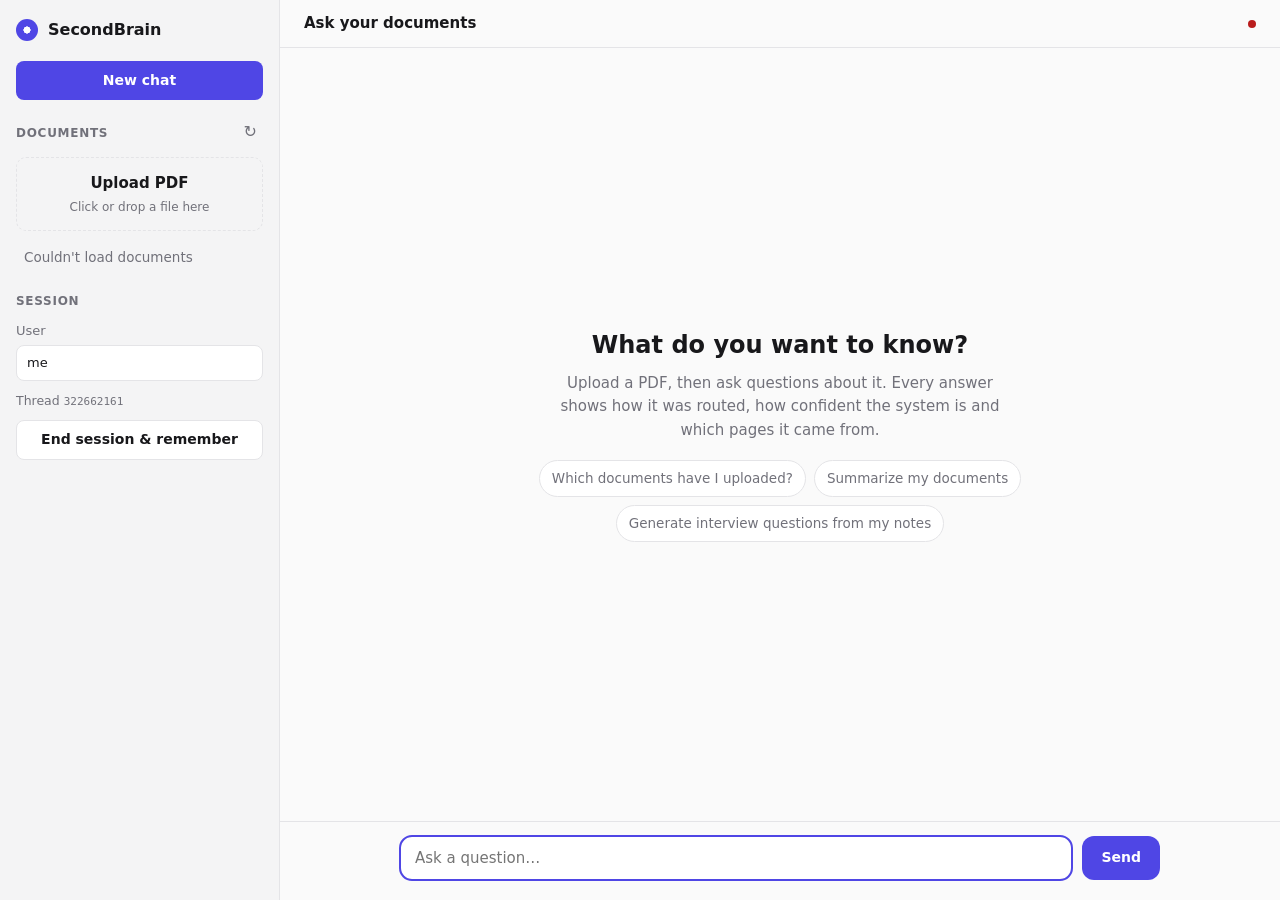
==== secondbrain/web/index.html @ 2f1ae92a "Add minimalist web UI served by FastAPI at / - secondbrain/web: single-page chat (vanilla HTML/CSS/J" ====
<!doctype html>
<html lang="en">
<head>
  <meta charset="utf-8">
  <meta name="viewport" content="width=device-width, initial-scale=1">
  <title>SecondBrain</title>
  <link rel="icon" href="data:image/svg+xml,<svg xmlns='http://www.w3.org/2000/svg' viewBox='0 0 32 32'><circle cx='16' cy='16' r='13' fill='%234f46e5'/><circle cx='16' cy='16' r='5' fill='white'/></svg>">
  <link rel="stylesheet" href="style.css">
</head>
<body>
  <div class="app">
    <aside class="sidebar" id="sidebar">
      <div class="brand">
        <span class="logo" aria-hidden="true"></span>
        <span>SecondBrain</span>
      </div>

      <button class="btn btn-primary" id="newChat" type="button">New chat</button>

      <section class="panel">
        <div class="panel-head">
          <h2>Documents</h2>
          <button class="icon-btn" id="refreshDocs" type="button" title="Refresh" aria-label="Refresh documents">↻</button>
        </div>
        <label class="drop" id="drop">
          <input type="file" id="fileInput" accept="application/pdf,.pdf" hidden>
          <span class="drop-title">Upload PDF</span>
          <span class="drop-sub">Click or drop a file here</span>
        </label>
        <div class="upload-status" id="uploadStatus" role="status"></div>
        <ul class="doc-list" id="docList"></ul>
      </section>

      <section class="panel">
        <h2>Session</h2>
        <label class="field">
          <span>User</span>
          <input id="userId" type="text" autocomplete="off" spellcheck="false">
        </label>
        <div class="session-meta">Thread <code id="threadLabel"></code></div>
        <button class="btn" id="endSession" type="button" title="Save what you told me to long-term memory">End session &amp; remember</button>
        <div class="upload-status" id="sessionStatus" role="status"></div>
      </section>
    </aside>

    <main class="main">
      <header class="topbar">
        <button class="icon-btn menu" id="menuBtn" type="button" aria-label="Toggle sidebar">☰</button>
        <span class="topbar-title">Ask your documents</span>
        <span class="health" id="health" title="API status"></span>
      </header>

      <div class="messages" id="messages" aria-live="polite">
        <div class="empty" id="empty">
          <h1>What do you want to know?</h1>
          <p>Upload a PDF, then ask questions about it. Every answer shows how it was routed, how confident the system is and which pages it came from.</p>
          <div class="suggestions">
            <button type="button" class="chip-btn">Which documents have I uploaded?</button>
            <button type="button" class="chip-btn">Summarize my documents</button>
            <button type="button" class="chip-btn">Generate interview questions from my notes</button>
          </div>
        </div>
      </div>

      <form class="composer" id="composer">
        <textarea id="input" rows="1" placeholder="Ask a question…" aria-label="Message" required></textarea>
        <button class="btn btn-primary send" id="sendBtn" type="submit" aria-label="Send">Send</button>
      </form>
    </main>
  </div>

  <script src="app.js"></script>
</body>
</html>
---- secondbrain/web/style.css ----
:root {
  --bg: #fafafa;
  --surface: #ffffff;
  --sidebar: #f4f4f5;
  --border: #e4e4e7;
  --text: #18181b;
  --muted: #71717a;
  --accent: #4f46e5;
  --accent-text: #ffffff;
  --accent-soft: #eef2ff;
  --user-bubble: #4f46e5;
  --user-text: #ffffff;
  --high: #15803d;   --high-bg: #dcfce7;
  --medium: #a16207; --medium-bg: #fef9c3;
  --low: #b91c1c;    --low-bg: #fee2e2;
  --neutral: #52525b; --neutral-bg: #f4f4f5;
  --radius: 10px;
  --font: ui-sans-serif, system-ui, -apple-system, "Segoe UI", Roboto, "Helvetica Neue", Arial, sans-serif;
  --mono: ui-monospace, SFMono-Regular, Menlo, Consolas, monospace;
  color-scheme: light;
}

@media (prefers-color-scheme: dark) {
  :root {
    --bg: #0f0f12;
    --surface: #18181b;
    --sidebar: #131316;
    --border: #2a2a30;
    --text: #f4f4f5;
    --muted: #a1a1aa;
    --accent: #818cf8;
    --accent-text: #0f0f12;
    --accent-soft: #1e1b4b;
    --user-bubble: #3730a3;
    --user-text: #eef2ff;
    --high: #4ade80;   --high-bg: #052e16;
    --medium: #facc15; --medium-bg: #3a2e05;
    --low: #f87171;    --low-bg: #3b0d0d;
    --neutral: #d4d4d8; --neutral-bg: #27272a;
    color-scheme: dark;
  }
}

* { box-sizing: border-box; }
html, body { height: 100%; margin: 0; }
body {
  background: var(--bg);
  color: var(--text);
  font: 15px/1.55 var(--font);
  -webkit-font-smoothing: antialiased;
}
button, input, textarea { font: inherit; color: inherit; }
code { font-family: var(--mono); font-size: 0.88em; }

.app { display: flex; height: 100vh; height: 100dvh; }

/* ---------- sidebar ---------- */
.sidebar {
  width: 280px;
  flex-shrink: 0;
  background: var(--sidebar);
  border-right: 1px solid var(--border);
  padding: 18px 16px;
  display: flex;
  flex-direction: column;
  gap: 18px;
  overflow-y: auto;
}
.brand { display: flex; align-items: center; gap: 10px; font-weight: 650; font-size: 16px; }
.logo {
  width: 22px; height: 22px; border-radius: 50%;
  background: radial-gradient(circle, #fff 0 22%, var(--accent) 24%);
}
.panel { display: flex; flex-direction: column; gap: 10px; }
.panel h2 {
  margin: 0; font-size: 12px; font-weight: 600; letter-spacing: 0.06em;
  text-transform: uppercase; color: var(--muted);
}
.panel-head { display: flex; align-items: center; justify-content: space-between; }

.drop {
  display: flex; flex-direction: column; align-items: center; gap: 2px;
  padding: 14px; border: 1.5px dashed var(--border); border-radius: var(--radius);
  cursor: pointer; text-align: center; transition: border-color .15s, background .15s;
}
.drop:hover, .drop.over { border-color: var(--accent); background: var(--accent-soft); }
.drop.busy { opacity: .6; pointer-events: none; }
.drop-title { font-weight: 550; }
.drop-sub { font-size: 12px; color: var(--muted); }

.upload-status { font-size: 12.5px; color: var(--muted); min-height: 0; }
.upload-status:empty { display: none; }
.upload-status.error { color: var(--low); }

.doc-list { list-style: none; margin: 0; padding: 0; display: flex; flex-direction: column; gap: 2px; }
.doc-list li {
  display: flex; align-items: center; gap: 8px;
  padding: 6px 8px; border-radius: 6px; font-size: 13.5px;
  white-space: nowrap; overflow: hidden; text-overflow: ellipsis;
}
.doc-list li::before { content: "▤"; color: var(--muted); font-size: 12px; }
.doc-list li span { overflow: hidden; text-overflow: ellipsis; }
.doc-list .none { color: var(--muted); }
.doc-list .none::before { content: none; }

.field { display: flex; flex-direction: column; gap: 4px; font-size: 13px; color: var(--muted); }
.field input {
  padding: 7px 10px; border: 1px solid var(--border); border-radius: 8px;
  background: var(--surface); color: var(--text);
}
.field input:focus { outline: 2px solid var(--accent); outline-offset: -1px; }
.session-meta { font-size: 12.5px; color: var(--muted); }

/* ---------- buttons ---------- */
.btn {
  padding: 8px 12px; border-radius: 8px; border: 1px solid var(--border);
  background: var(--surface); cursor: pointer; font-weight: 550; font-size: 14px;
  transition: background .15s, opacity .15s;
}
.btn:hover { background: var(--neutral-bg); }
.btn:disabled { opacity: .5; cursor: not-allowed; }
.btn-primary { background: var(--accent); color: var(--accent-text); border-color: transparent; }
.btn-primary:hover { background: var(--accent); opacity: .9; }
.icon-btn {
  background: none; border: none; cursor: pointer; color: var(--muted);
  font-size: 16px; padding: 2px 6px; border-radius: 6px;
}
.icon-btn:hover { color: var(--text); background: var(--neutral-bg); }

/* ---------- main ---------- */
.main { flex: 1; display: flex; flex-direction: column; min-width: 0; }
.topbar {
  display: flex; align-items: center; gap: 10px;
  padding: 12px 24px; border-bottom: 1px solid var(--border);
}
.topbar-title { font-weight: 600; flex: 1; }
.menu { display: none; }
.health { width: 8px; height: 8px; border-radius: 50%; background: var(--muted); }
.health.ok { background: var(--high); }
.health.down { background: var(--low); }

.messages {
  flex: 1; overflow-y: auto;
  padding: 24px max(24px, calc((100% - 760px) / 2));
  display: flex; flex-direction: column; gap: 20px;
}

.empty { margin: auto 0; text-align: center; color: var(--muted); padding: 24px 0; }
.empty h1 { color: var(--text); font-size: 24px; font-weight: 650; margin: 0 0 8px; }
.empty p { max-width: 460px; margin: 0 auto 18px; }
.suggestions { display: flex; flex-wrap: wrap; gap: 8px; justify-content: center; }
.chip-btn {
  padding: 7px 12px; border: 1px solid var(--border); border-radius: 999px;
  background: var(--surface); cursor: pointer; font-size: 13.5px;
}
.chip-btn:hover { border-color: var(--accent); color: var(--accent); }

/* ---------- messages ---------- */
.msg { display: flex; flex-direction: column; gap: 6px; max-width: 100%; }
.msg.user { align-items: flex-end; }
.bubble { padding: 10px 14px; border-radius: 14px; overflow-wrap: anywhere; }
.msg.user .bubble {
  background: var(--user-bubble); color: var(--user-text);
  border-bottom-right-radius: 4px; max-width: 85%; white-space: pre-wrap;
}
.msg.bot .bubble { background: var(--surface); border: 1px solid var(--border); border-top-left-radius: 4px; }
.msg.bot.error .bubble { border-color: var(--low); color: var(--low); }
.bubble p { margin: 0 0 8px; }
.bubble p:last-child { margin-bottom: 0; }
.bubble ul { margin: 4px 0 8px; padding-left: 20px; }
.bubble h4 { margin: 10px 0 4px; font-size: 13px; text-transform: uppercase; letter-spacing: .05em; color: var(--muted); }
.bubble h4:first-child { margin-top: 0; }

.review {
  font-size: 13px; padding: 6px 10px; border-radius: 8px;
  background: var(--medium-bg); color: var(--medium);
}

.meta { display: flex; flex-wrap: wrap; align-items: center; gap: 6px; font-size: 12.5px; color: var(--muted); }
.badge {
  display: inline-flex; align-items: center; gap: 4px;
  padding: 2px 8px; border-radius: 999px; font-weight: 550; font-size: 12px;
  background: var(--neutral-bg); color: var(--neutral);
}
.badge.High { background: var(--high-bg); color: var(--high); }
.badge.Medium { background: var(--medium-bg); color: var(--medium); }
.badge.Low { background: var(--low-bg); color: var(--low); }
.badge.route { background: var(--accent-soft); color: var(--accent); }

.sources { display: flex; flex-wrap: wrap; gap: 6px; }
.source {
  font-size: 12px; padding: 3px 8px; border: 1px solid var(--border); border-radius: 6px;
  background: var(--surface); max-width: 100%; overflow: hidden; text-overflow: ellipsis; white-space: nowrap;
}
.source b { font-weight: 600; }

details.metrics { font-size: 12.5px; color: var(--muted); }
details.metrics summary { cursor: pointer; width: fit-content; }
details.metrics dl {
  display: grid; grid-template-columns: max-content 1fr; gap: 2px 14px;
  margin: 6px 0 0; padding: 8px 10px; border: 1px solid var(--border); border-radius: 8px;
  background: var(--surface);
}
details.metrics dt { font-family: var(--mono); }
details.metrics dd { margin: 0; font-family: var(--mono); overflow-wrap: anywhere; }

.typing { display: inline-flex; gap: 4px; padding: 4px 0; }
.typing i { width: 6px; height: 6px; border-radius: 50%; background: var(--muted); animation: blink 1.2s infinite; }
.typing i:nth-child(2) { animation-delay: .2s; }
.typing i:nth-child(3) { animation-delay: .4s; }
@keyframes blink { 0%, 80%, 100% { opacity: .25; } 40% { opacity: 1; } }

/* ---------- composer ---------- */
.composer {
  display: flex; align-items: flex-end; gap: 10px;
  padding: 14px max(24px, calc((100% - 760px) / 2)) 20px;
  border-top: 1px solid var(--border);
}
.composer textarea {
  flex: 1; resize: none; max-height: 180px; overflow-y: hidden;
  padding: 10px 14px; border: 1px solid var(--border); border-radius: 12px;
  background: var(--surface); color: var(--text); line-height: 1.5;
}
.composer textarea:focus { outline: 2px solid var(--accent); outline-offset: -1px; }
.send { height: 44px; padding: 0 18px; border-radius: 12px; }

/* ---------- mobile ---------- */
@media (max-width: 760px) {
  .sidebar {
    position: fixed; inset: 0 auto 0 0; z-index: 10; width: min(300px, 86vw);
    transform: translateX(-100%);
  }
  .ready .sidebar { transition: transform .2s; } /* not on first paint: no slide-out flash */
  .sidebar.open { transform: none; box-shadow: 0 0 40px rgba(0, 0, 0, .25); }
  .menu { display: inline-block; }
  .topbar { padding: 10px 16px; }
  .messages { padding: 16px; }
  .composer { padding: 12px 16px 16px; }
}

@media (prefers-reduced-motion: reduce) {
  * { animation: none !important; transition: none !important; }
}
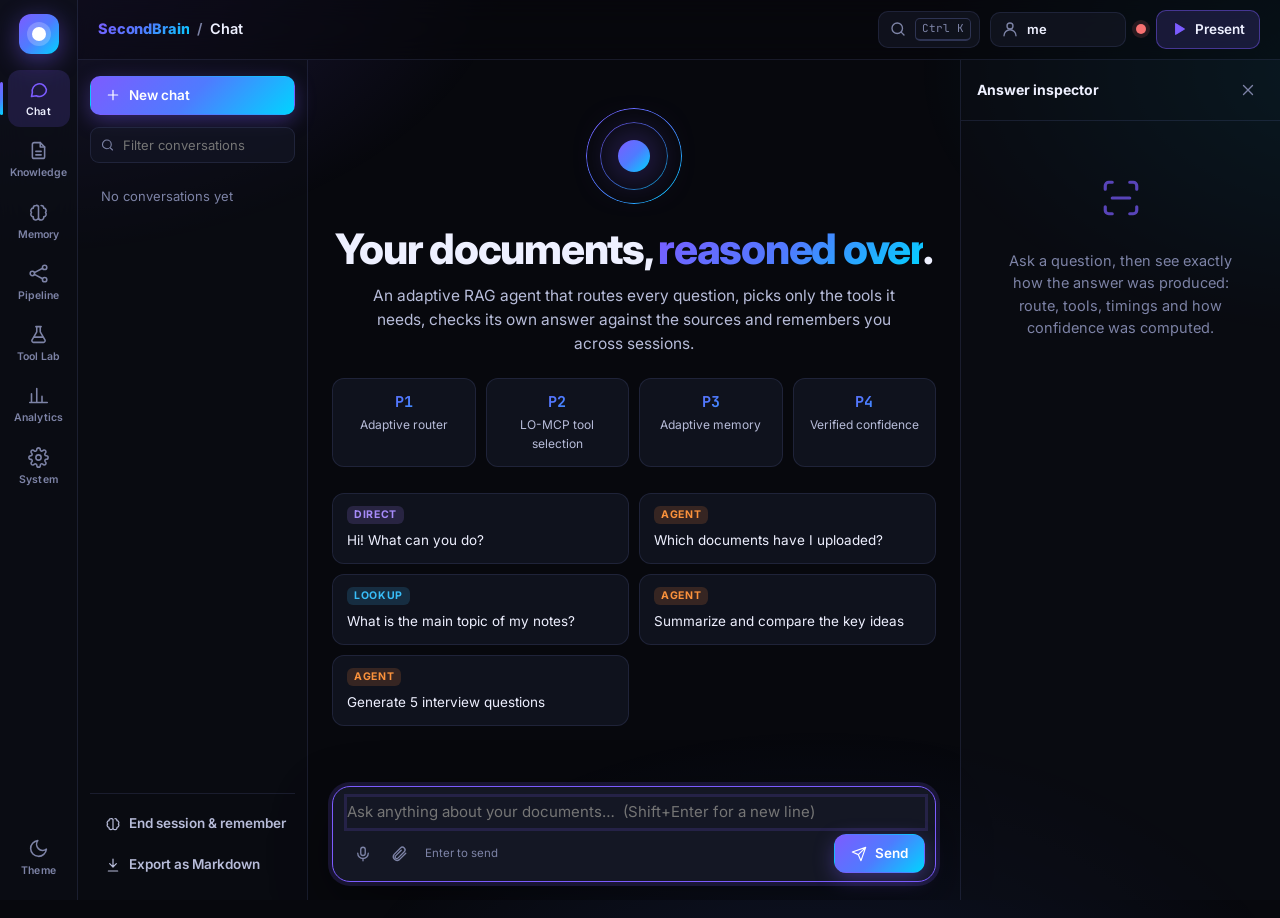
==== commit 6dfca104: "Redesign the web UI around the research extensions Replace the single chat page with a seven-view ap" ====
--- a/secondbrain/web/index.html
+++ b/secondbrain/web/index.html
@@ -4,70 +4,344 @@
   <meta charset="utf-8">
   <meta name="viewport" content="width=device-width, initial-scale=1">
   <title>SecondBrain</title>
-  <link rel="icon" href="data:image/svg+xml,<svg xmlns='http://www.w3.org/2000/svg' viewBox='0 0 32 32'><circle cx='16' cy='16' r='13' fill='%234f46e5'/><circle cx='16' cy='16' r='5' fill='white'/></svg>">
+  <link rel="icon" href="data:image/svg+xml,<svg xmlns='http://www.w3.org/2000/svg' viewBox='0 0 32 32'><defs><linearGradient id='g' x1='0' y1='0' x2='1' y2='1'><stop offset='0' stop-color='%237c5cff'/><stop offset='1' stop-color='%2300d4ff'/></linearGradient></defs><rect width='32' height='32' rx='9' fill='url(%23g)'/><circle cx='16' cy='16' r='5' fill='white'/></svg>">
+  <link rel="preconnect" href="https://fonts.googleapis.com">
+  <link rel="stylesheet" href="https://fonts.googleapis.com/css2?family=Inter:wght@400;500;600;700;800&family=JetBrains+Mono:wght@400;500&display=swap">
   <link rel="stylesheet" href="style.css">
 </head>
 <body>
-  <div class="app">
-    <aside class="sidebar" id="sidebar">
-      <div class="brand">
-        <span class="logo" aria-hidden="true"></span>
-        <span>SecondBrain</span>
+  <div class="bg-glow" aria-hidden="true"></div>
+
+  <div class="shell">
+    <!-- ================= nav rail ================= -->
+    <nav class="rail" id="rail" aria-label="Main">
+      <div class="rail-brand" title="SecondBrain">
+        <span class="logo"><i></i></span>
       </div>
-
-      <button class="btn btn-primary" id="newChat" type="button">New chat</button>
-
-      <section class="panel">
-        <div class="panel-head">
-          <h2>Documents</h2>
-          <button class="icon-btn" id="refreshDocs" type="button" title="Refresh" aria-label="Refresh documents">↻</button>
+      <button class="rail-btn active" data-view="chat" data-tour="nav-chat"><svg><use href="#i-chat"/></svg><span>Chat</span></button>
+      <button class="rail-btn" data-view="knowledge" data-tour="nav-knowledge"><svg><use href="#i-docs"/></svg><span>Knowledge</span></button>
+      <button class="rail-btn" data-view="memory" data-tour="nav-memory"><svg><use href="#i-memory"/></svg><span>Memory</span></button>
+      <button class="rail-btn" data-view="pipeline" data-tour="nav-pipeline"><svg><use href="#i-graph"/></svg><span>Pipeline</span></button>
+      <button class="rail-btn" data-view="lab" data-tour="nav-lab"><svg><use href="#i-lab"/></svg><span>Tool Lab</span></button>
+      <button class="rail-btn" data-view="analytics" data-tour="nav-analytics"><svg><use href="#i-chart"/></svg><span>Analytics</span></button>
+      <button class="rail-btn" data-view="system" data-tour="nav-system"><svg><use href="#i-gear"/></svg><span>System</span></button>
+      <div class="rail-spacer"></div>
+      <button class="rail-btn small" id="themeBtn" title="Toggle theme"><svg><use href="#i-theme"/></svg><span>Theme</span></button>
+    </nav>
+
+    <div class="frame">
+      <!-- ================= top bar ================= -->
+      <header class="topbar">
+        <button class="icon-btn mobile-only" id="railToggle" aria-label="Menu"><svg><use href="#i-menu"/></svg></button>
+        <div class="crumbs">
+          <span class="brand-name">SecondBrain</span>
+          <span class="crumb-sep">/</span>
+          <span id="viewTitle">Chat</span>
         </div>
-        <label class="drop" id="drop">
-          <input type="file" id="fileInput" accept="application/pdf,.pdf" hidden>
-          <span class="drop-title">Upload PDF</span>
-          <span class="drop-sub">Click or drop a file here</span>
-        </label>
-        <div class="upload-status" id="uploadStatus" role="status"></div>
-        <ul class="doc-list" id="docList"></ul>
-      </section>
-
-      <section class="panel">
-        <h2>Session</h2>
-        <label class="field">
-          <span>User</span>
-          <input id="userId" type="text" autocomplete="off" spellcheck="false">
-        </label>
-        <div class="session-meta">Thread <code id="threadLabel"></code></div>
-        <button class="btn" id="endSession" type="button" title="Save what you told me to long-term memory">End session &amp; remember</button>
-        <div class="upload-status" id="sessionStatus" role="status"></div>
-      </section>
-    </aside>
-
-    <main class="main">
-      <header class="topbar">
-        <button class="icon-btn menu" id="menuBtn" type="button" aria-label="Toggle sidebar">☰</button>
-        <span class="topbar-title">Ask your documents</span>
-        <span class="health" id="health" title="API status"></span>
+        <div class="feature-pills" id="featurePills" data-tour="pills"></div>
+        <div class="top-actions">
+          <button class="kbd-btn" id="paletteBtn" title="Command palette"><svg><use href="#i-search"/></svg><span>Search & commands</span><kbd>Ctrl K</kbd></button>
+          <label class="user-chip" title="User id for long-term memory">
+            <svg><use href="#i-user"/></svg>
+            <input id="userId" type="text" autocomplete="off" spellcheck="false" aria-label="User id">
+          </label>
+          <span class="status-dot" id="health" title="API status"></span>
+          <button class="btn btn-glow" id="tourBtn" data-tour="tour"><svg><use href="#i-play"/></svg><span>Present</span></button>
+        </div>
       </header>
 
-      <div class="messages" id="messages" aria-live="polite">
-        <div class="empty" id="empty">
-          <h1>What do you want to know?</h1>
-          <p>Upload a PDF, then ask questions about it. Every answer shows how it was routed, how confident the system is and which pages it came from.</p>
-          <div class="suggestions">
-            <button type="button" class="chip-btn">Which documents have I uploaded?</button>
-            <button type="button" class="chip-btn">Summarize my documents</button>
-            <button type="button" class="chip-btn">Generate interview questions from my notes</button>
-          </div>
-        </div>
+      <!-- ================= views ================= -->
+      <main class="views">
+
+        <!-- ---------- CHAT ---------- -->
+        <section class="view active" id="view-chat">
+          <div class="chat-layout">
+            <aside class="threads" id="threads" data-tour="threads">
+              <button class="btn btn-primary block" id="newChat"><svg><use href="#i-plus"/></svg>New chat</button>
+              <div class="threads-search"><svg><use href="#i-search"/></svg><input id="threadFilter" placeholder="Filter conversations"></div>
+              <ul class="thread-list" id="threadList"></ul>
+              <div class="threads-foot">
+                <button class="btn ghost block" id="endSession" title="Run AAM reflection on this conversation"><svg><use href="#i-memory"/></svg>End session &amp; remember</button>
+                <button class="btn ghost block" id="exportChat"><svg><use href="#i-download"/></svg>Export as Markdown</button>
+              </div>
+            </aside>
+
+            <div class="conversation">
+              <div class="messages" id="messages" aria-live="polite">
+                <div class="hero" id="hero">
+                  <div class="hero-orb" aria-hidden="true"><span></span><span></span><span></span></div>
+                  <h1>Your documents, <em>reasoned over</em>.</h1>
+                  <p>An adaptive RAG agent that routes every question, picks only the tools it needs, checks its own answer against the sources and remembers you across sessions.</p>
+                  <div class="hero-features">
+                    <div class="hf"><b>P1</b><span>Adaptive router</span></div>
+                    <div class="hf"><b>P2</b><span>LO-MCP tool selection</span></div>
+                    <div class="hf"><b>P3</b><span>Adaptive memory</span></div>
+                    <div class="hf"><b>P4</b><span>Verified confidence</span></div>
+                  </div>
+                  <div class="suggestions" id="suggestions" data-tour="suggestions">
+                    <button class="suggest" data-q="Hi! What can you do?"><span class="tag no_search">Direct</span>Hi! What can you do?</button>
+                    <button class="suggest" data-q="Which documents have I uploaded?"><span class="tag complex">Agent</span>Which documents have I uploaded?</button>
+                    <button class="suggest" data-q="What is the main topic of my notes?"><span class="tag simple">Lookup</span>What is the main topic of my notes?</button>
+                    <button class="suggest" data-q="Summarize my documents and compare the key ideas"><span class="tag complex">Agent</span>Summarize and compare the key ideas</button>
+                    <button class="suggest" data-q="Generate 5 interview questions from my notes"><span class="tag complex">Agent</span>Generate 5 interview questions</button>
+                  </div>
+                </div>
+              </div>
+
+              <form class="composer" id="composer" data-tour="composer">
+                <div class="composer-box">
+                  <textarea id="input" rows="1" placeholder="Ask anything about your documents…  (Shift+Enter for a new line)" aria-label="Message"></textarea>
+                  <div class="composer-tools">
+                    <button type="button" class="icon-btn" id="micBtn" title="Dictate (speech to text)"><svg><use href="#i-mic"/></svg></button>
+                    <button type="button" class="icon-btn" id="attachBtn" title="Upload a PDF"><svg><use href="#i-clip"/></svg></button>
+                    <span class="composer-hint" id="composerHint">Enter to send</span>
+                    <button class="btn btn-primary send" id="sendBtn" type="submit"><svg><use href="#i-send"/></svg><span>Send</span></button>
+                  </div>
+                </div>
+              </form>
+            </div>
+
+            <aside class="inspector" id="inspector" data-tour="inspector">
+              <div class="insp-head">
+                <h3>Answer inspector</h3>
+                <button class="icon-btn" id="inspClose" title="Hide inspector"><svg><use href="#i-x"/></svg></button>
+              </div>
+              <div class="insp-body" id="inspBody">
+                <div class="insp-empty">
+                  <svg><use href="#i-scan"/></svg>
+                  <p>Ask a question, then see exactly how the answer was produced: route, tools, timings and how confidence was computed.</p>
+                </div>
+              </div>
+            </aside>
+          </div>
+        </section>
+
+        <!-- ---------- KNOWLEDGE ---------- -->
+        <section class="view" id="view-knowledge">
+          <div class="page">
+            <div class="page-head">
+              <div><h2>Knowledge base</h2><p>PDFs are parsed, cleaned, chunked, quality-filtered (P4 stage 1), embedded with Gemini and indexed in Qdrant.</p></div>
+              <button class="btn" id="refreshDocs"><svg><use href="#i-refresh"/></svg>Refresh</button>
+            </div>
+
+            <label class="dropzone" id="drop" data-tour="dropzone">
+              <input type="file" id="fileInput" accept="application/pdf,.pdf" hidden>
+              <div class="dz-icon"><svg><use href="#i-upload"/></svg></div>
+              <div class="dz-title">Drop a PDF here or <u>browse</u></div>
+              <div class="dz-sub">Indexed straight into the vector store. Low-quality chunks (TOCs, garbage text) are rejected.</div>
+            </label>
+
+            <div class="ingest" id="ingest" hidden>
+              <div class="ingest-head"><b id="ingestName"></b><span id="ingestState"></span></div>
+              <div class="ingest-steps" id="ingestSteps"></div>
+              <div class="progress"><i id="ingestBar"></i></div>
+              <div class="ingest-result" id="ingestResult"></div>
+            </div>
+
+            <div class="kb-stats" id="kbStats"></div>
+            <div class="toolbar">
+              <div class="search-field"><svg><use href="#i-search"/></svg><input id="docFilter" placeholder="Filter documents"></div>
+            </div>
+            <div class="doc-grid" id="docGrid"></div>
+          </div>
+        </section>
+
+        <!-- ---------- MEMORY ---------- -->
+        <section class="view" id="view-memory">
+          <div class="page">
+            <div class="page-head">
+              <div><h2>Long-term memory</h2><p>Mem0 memories for user <code id="memUser"></code>. AAM reflection extracts facts at session end and deprecates memories they contradict.</p></div>
+              <button class="btn" id="refreshMem"><svg><use href="#i-refresh"/></svg>Refresh</button>
+            </div>
+            <form class="mem-add" id="memForm">
+              <input id="memText" placeholder="Teach SecondBrain something about you, e.g. “I'm preparing for a backend interview”" autocomplete="off">
+              <button class="btn btn-primary" type="submit"><svg><use href="#i-plus"/></svg>Remember</button>
+            </form>
+            <div class="mem-cols">
+              <div>
+                <div class="section-label">Active memories <span class="count" id="memCount">0</span></div>
+                <div class="search-field"><svg><use href="#i-search"/></svg><input id="memFilter" placeholder="Filter memories"></div>
+                <div class="mem-list" id="memList"></div>
+              </div>
+              <div>
+                <div class="section-label">AAM audit trail</div>
+                <div class="timeline" id="memHistory"></div>
+                <div class="aam-explain card">
+                  <h4>How Adaptive Memory works</h4>
+                  <ol class="steps">
+                    <li><b>Session ends</b> — transcript is collected from the checkpointer</li>
+                    <li><b>Extract</b> — Gemini pulls durable facts (max <span data-flag="aam_max_facts"></span>)</li>
+                    <li><b>Match</b> — similar memories found (≥ <span data-flag="aam_sim_threshold"></span>)</li>
+                    <li><b>Judge</b> — SAME / CONTRADICTS / UNRELATED</li>
+                    <li><b>Update</b> — new fact stored, contradicted one deprecated</li>
+                  </ol>
+                </div>
+              </div>
+            </div>
+          </div>
+        </section>
+
+        <!-- ---------- PIPELINE ---------- -->
+        <section class="view" id="view-pipeline">
+          <div class="page wide">
+            <div class="page-head">
+              <div><h2>Adaptive pipeline</h2><p>The LangGraph state machine behind every answer. The highlighted path is the one taken by the selected answer.</p></div>
+              <div class="row">
+                <select id="pathSelect" class="select" aria-label="Answer to trace"></select>
+                <button class="btn btn-primary" id="replayBtn"><svg><use href="#i-play"/></svg>Replay</button>
+              </div>
+            </div>
+            <div class="graph-wrap card" data-tour="graph">
+              <svg id="graphSvg" viewBox="0 0 1120 640" role="img" aria-label="Pipeline graph"></svg>
+              <div class="graph-legend">
+                <span><i class="lg memory"></i>Memory</span><span><i class="lg route"></i>Routing</span>
+                <span><i class="lg rag"></i>Retrieval</span><span><i class="lg agent"></i>Agent</span>
+                <span><i class="lg verify"></i>Verification</span>
+              </div>
+            </div>
+            <div class="node-detail card" id="nodeDetail"></div>
+          </div>
+        </section>
+
+        <!-- ---------- TOOL LAB ---------- -->
+        <section class="view" id="view-lab">
+          <div class="page">
+            <div class="page-head">
+              <div><h2>Tool Lab</h2><p>Probe the router (P1) and the LO-MCP tool predictor (P2) on any query without running a full answer.</p></div>
+            </div>
+            <form class="lab-form card" id="labForm">
+              <textarea id="labInput" rows="2" placeholder="Type a query to analyse…"></textarea>
+              <div class="row wrap">
+                <div class="presets" id="labPresets">
+                  <button type="button" class="chip">thanks!</button>
+                  <button type="button" class="chip">What is a vector database?</button>
+                  <button type="button" class="chip">Which files did I upload?</button>
+                  <button type="button" class="chip">Quiz me on chapter 2</button>
+                  <button type="button" class="chip">Compare the pros and cons of both approaches</button>
+                </div>
+                <button class="btn btn-primary" type="submit"><svg><use href="#i-bolt"/></svg>Analyse</button>
+              </div>
+            </form>
+            <div class="lab-grid">
+              <div class="card" id="labRoute"><h4>P1 · Router decision</h4><div class="muted">Run an analysis to see the route.</div></div>
+              <div class="card" id="labTokens"><h4>P2 · Context budget</h4><div class="muted">Schema tokens sent to the LLM.</div></div>
+              <div class="card span2" id="labTools"><h4>P2 · Tool relevance (cosine similarity)</h4><div class="muted">Each tool's embedding vs. the query embedding.</div></div>
+            </div>
+          </div>
+        </section>
+
+        <!-- ---------- ANALYTICS ---------- -->
+        <section class="view" id="view-analytics">
+          <div class="page wide">
+            <div class="page-head">
+              <div><h2>Analytics</h2><p>Live metrics from every answer in this browser — routing mix, latency, confidence and context savings.</p></div>
+              <button class="btn ghost" id="clearStats"><svg><use href="#i-trash"/></svg>Clear history</button>
+            </div>
+            <div class="kpis" id="kpis" data-tour="kpis"></div>
+            <div class="chart-grid">
+              <div class="card"><h4>Route mix</h4><div id="chRoute"></div></div>
+              <div class="card"><h4>Confidence distribution</h4><div id="chConf"></div></div>
+              <div class="card span2"><h4>Latency per answer</h4><div id="chLatency"></div></div>
+              <div class="card span2"><h4>Average time per pipeline stage</h4><div id="chStages"></div></div>
+            </div>
+          </div>
+        </section>
+
+        <!-- ---------- SYSTEM ---------- -->
+        <section class="view" id="view-system">
+          <div class="page wide">
+            <div class="page-head">
+              <div><h2>System</h2><p>Every feature flag is read from the environment on each request, so ablation runs just flip env vars.</p></div>
+              <a class="btn" href="/docs" target="_blank" rel="noopener"><svg><use href="#i-ext"/></svg>Swagger API</a>
+            </div>
+            <div class="sys-arch card">
+              <h4>Architecture</h4>
+              <div class="arch" id="arch"></div>
+            </div>
+            <div class="flag-grid" id="flagGrid"></div>
+            <div class="card mcp-card">
+              <h4>MCP server · <code>python -m secondbrain.mcp_server.server</code></h4>
+              <p class="muted">The same agent is exposed to Claude Desktop, Cursor and any MCP client.</p>
+              <div class="mcp-tools" id="mcpTools"></div>
+            </div>
+          </div>
+        </section>
+      </main>
+    </div>
+  </div>
+
+  <!-- command palette -->
+  <div class="overlay" id="palette" hidden>
+    <div class="palette" role="dialog" aria-label="Command palette">
+      <div class="palette-input"><svg><use href="#i-search"/></svg><input id="paletteInput" placeholder="Type a command or a question…"></div>
+      <ul class="palette-list" id="paletteList"></ul>
+      <div class="palette-foot"><span><kbd>↑↓</kbd> navigate</span><span><kbd>Enter</kbd> run</span><span><kbd>Esc</kbd> close</span></div>
+    </div>
+  </div>
+
+  <!-- source preview -->
+  <div class="overlay" id="sourceModal" hidden>
+    <div class="modal">
+      <div class="modal-head"><h3 id="srcTitle"></h3><button class="icon-btn" data-close><svg><use href="#i-x"/></svg></button></div>
+      <div class="modal-body" id="srcBody"></div>
+    </div>
+  </div>
+
+  <!-- tour -->
+  <div class="tour" id="tour" hidden>
+    <div class="tour-spot" id="tourSpot"></div>
+    <div class="tour-card" id="tourCard">
+      <div class="tour-step" id="tourStep"></div>
+      <h3 id="tourTitle"></h3>
+      <p id="tourText"></p>
+      <div class="tour-nav">
+        <button class="btn ghost" id="tourSkip">End tour</button>
+        <div class="row"><button class="btn" id="tourPrev">Back</button><button class="btn btn-primary" id="tourNext">Next</button></div>
       </div>
-
-      <form class="composer" id="composer">
-        <textarea id="input" rows="1" placeholder="Ask a question…" aria-label="Message" required></textarea>
-        <button class="btn btn-primary send" id="sendBtn" type="submit" aria-label="Send">Send</button>
-      </form>
-    </main>
+    </div>
   </div>
+
+  <div class="toasts" id="toasts" aria-live="polite"></div>
+
+  <!-- icon sprite -->
+  <svg width="0" height="0" style="position:absolute" aria-hidden="true">
+    <defs>
+      <symbol id="i-chat" viewBox="0 0 24 24"><path d="M21 12a8 8 0 0 1-11.6 7.1L4 20l1-4.6A8 8 0 1 1 21 12z"/></symbol>
+      <symbol id="i-docs" viewBox="0 0 24 24"><path d="M14 3H7a2 2 0 0 0-2 2v14a2 2 0 0 0 2 2h10a2 2 0 0 0 2-2V8z"/><path d="M14 3v5h5M9 13h6M9 17h6"/></symbol>
+      <symbol id="i-memory" viewBox="0 0 24 24"><path d="M9 4a3 3 0 0 0-3 3 3 3 0 0 0-2 5 3 3 0 0 0 2 5 3 3 0 0 0 6 1V5a3 3 0 0 0-3-1zM15 4a3 3 0 0 1 3 3 3 3 0 0 1 2 5 3 3 0 0 1-2 5 3 3 0 0 1-6 1"/></symbol>
+      <symbol id="i-graph" viewBox="0 0 24 24"><circle cx="5" cy="12" r="2.5"/><circle cx="19" cy="5" r="2.5"/><circle cx="19" cy="19" r="2.5"/><path d="M7.3 11 16.7 6M7.3 13l9.4 5"/></symbol>
+      <symbol id="i-lab" viewBox="0 0 24 24"><path d="M9 3h6M10 3v6l-5.5 9.5A2 2 0 0 0 6.2 21h11.6a2 2 0 0 0 1.7-2.5L14 9V3M7.5 15h9"/></symbol>
+      <symbol id="i-chart" viewBox="0 0 24 24"><path d="M4 20V10M10 20V4M16 20v-7M22 20H2"/></symbol>
+      <symbol id="i-gear" viewBox="0 0 24 24"><circle cx="12" cy="12" r="3"/><path d="M19.4 15a1.7 1.7 0 0 0 .3 1.8l.1.1a2 2 0 1 1-2.8 2.8l-.1-.1a1.7 1.7 0 0 0-1.8-.3 1.7 1.7 0 0 0-1 1.5V21a2 2 0 1 1-4 0v-.1a1.7 1.7 0 0 0-1.1-1.5 1.7 1.7 0 0 0-1.8.3l-.1.1a2 2 0 1 1-2.8-2.8l.1-.1a1.7 1.7 0 0 0 .3-1.8 1.7 1.7 0 0 0-1.5-1H3a2 2 0 1 1 0-4h.1a1.7 1.7 0 0 0 1.5-1.1 1.7 1.7 0 0 0-.3-1.8l-.1-.1a2 2 0 1 1 2.8-2.8l.1.1a1.7 1.7 0 0 0 1.8.3H9a1.7 1.7 0 0 0 1-1.5V3a2 2 0 1 1 4 0v.1a1.7 1.7 0 0 0 1 1.5 1.7 1.7 0 0 0 1.8-.3l.1-.1a2 2 0 1 1 2.8 2.8l-.1.1a1.7 1.7 0 0 0-.3 1.8V9a1.7 1.7 0 0 0 1.5 1H21a2 2 0 1 1 0 4h-.1a1.7 1.7 0 0 0-1.5 1z"/></symbol>
+      <symbol id="i-theme" viewBox="0 0 24 24"><path d="M21 12.8A9 9 0 1 1 11.2 3a7 7 0 0 0 9.8 9.8z"/></symbol>
+      <symbol id="i-menu" viewBox="0 0 24 24"><path d="M3 6h18M3 12h18M3 18h18"/></symbol>
+      <symbol id="i-search" viewBox="0 0 24 24"><circle cx="11" cy="11" r="7"/><path d="m20 20-3.5-3.5"/></symbol>
+      <symbol id="i-user" viewBox="0 0 24 24"><circle cx="12" cy="8" r="4"/><path d="M4 21a8 8 0 0 1 16 0"/></symbol>
+      <symbol id="i-play" viewBox="0 0 24 24"><path d="M7 4v16l13-8z"/></symbol>
+      <symbol id="i-plus" viewBox="0 0 24 24"><path d="M12 5v14M5 12h14"/></symbol>
+      <symbol id="i-download" viewBox="0 0 24 24"><path d="M12 3v12M7 10l5 5 5-5M5 21h14"/></symbol>
+      <symbol id="i-mic" viewBox="0 0 24 24"><rect x="9" y="3" width="6" height="11" rx="3"/><path d="M5 11a7 7 0 0 0 14 0M12 18v3"/></symbol>
+      <symbol id="i-clip" viewBox="0 0 24 24"><path d="m21 11-8.5 8.5a5 5 0 0 1-7-7L14 4a3.5 3.5 0 0 1 5 5l-8.5 8.5a2 2 0 0 1-3-3L15 7"/></symbol>
+      <symbol id="i-send" viewBox="0 0 24 24"><path d="M22 2 11 13M22 2l-7 20-4-9-9-4z"/></symbol>
+      <symbol id="i-x" viewBox="0 0 24 24"><path d="M18 6 6 18M6 6l12 12"/></symbol>
+      <symbol id="i-scan" viewBox="0 0 24 24"><path d="M3 7V5a2 2 0 0 1 2-2h2M17 3h2a2 2 0 0 1 2 2v2M21 17v2a2 2 0 0 1-2 2h-2M7 21H5a2 2 0 0 1-2-2v-2M7 12h10"/></symbol>
+      <symbol id="i-refresh" viewBox="0 0 24 24"><path d="M21 12a9 9 0 1 1-3-6.7L21 8M21 3v5h-5"/></symbol>
+      <symbol id="i-upload" viewBox="0 0 24 24"><path d="M12 16V4M7 9l5-5 5 5M4 16v3a2 2 0 0 0 2 2h12a2 2 0 0 0 2-2v-3"/></symbol>
+      <symbol id="i-bolt" viewBox="0 0 24 24"><path d="M13 2 4 14h7l-1 8 9-12h-7z"/></symbol>
+      <symbol id="i-trash" viewBox="0 0 24 24"><path d="M3 6h18M8 6V4h8v2M6 6l1 15h10l1-15"/></symbol>
+      <symbol id="i-ext" viewBox="0 0 24 24"><path d="M14 3h7v7M21 3l-9 9M19 14v5a2 2 0 0 1-2 2H5a2 2 0 0 1-2-2V7a2 2 0 0 1 2-2h5"/></symbol>
+      <symbol id="i-copy" viewBox="0 0 24 24"><rect x="9" y="9" width="12" height="12" rx="2"/><path d="M5 15H4a1 1 0 0 1-1-1V4a1 1 0 0 1 1-1h10a1 1 0 0 1 1 1v1"/></symbol>
+      <symbol id="i-redo" viewBox="0 0 24 24"><path d="M21 12a9 9 0 1 1-3-6.7L21 8M21 3v5h-5"/></symbol>
+      <symbol id="i-up" viewBox="0 0 24 24"><path d="M7 10v11H3V10zM7 10l5-8a3 3 0 0 1 3 3v4h5a2 2 0 0 1 2 2.3l-1.4 8A2 2 0 0 1 18.6 21H7"/></symbol>
+      <symbol id="i-down" viewBox="0 0 24 24"><path d="M17 14V3h4v11zM17 14l-5 8a3 3 0 0 1-3-3v-4H4a2 2 0 0 1-2-2.3l1.4-8A2 2 0 0 1 5.4 3H17"/></symbol>
+      <symbol id="i-speak" viewBox="0 0 24 24"><path d="M11 5 6 9H2v6h4l5 4zM15.5 8.5a5 5 0 0 1 0 7M19 5a10 10 0 0 1 0 14"/></symbol>
+      <symbol id="i-check" viewBox="0 0 24 24"><path d="M20 6 9 17l-5-5"/></symbol>
+      <symbol id="i-alert" viewBox="0 0 24 24"><path d="M12 9v4M12 17h.01M10.3 3.9 1.8 18a2 2 0 0 0 1.7 3h17a2 2 0 0 0 1.7-3L13.7 3.9a2 2 0 0 0-3.4 0z"/></symbol>
+      <symbol id="i-file" viewBox="0 0 24 24"><path d="M14 3H7a2 2 0 0 0-2 2v14a2 2 0 0 0 2 2h10a2 2 0 0 0 2-2V8z"/><path d="M14 3v5h5"/></symbol>
+      <symbol id="i-route" viewBox="0 0 24 24"><circle cx="6" cy="19" r="2"/><circle cx="18" cy="5" r="2"/><path d="M8 19h8.5a3.5 3.5 0 0 0 0-7h-9a3.5 3.5 0 0 1 0-7H16"/></symbol>
+      <symbol id="i-clock" viewBox="0 0 24 24"><circle cx="12" cy="12" r="9"/><path d="M12 7v5l3 2"/></symbol>
+    </defs>
+  </svg>
 
   <script src="app.js"></script>
 </body>
--- a/secondbrain/web/style.css
+++ b/secondbrain/web/style.css
@@ -1,44 +1,53 @@
+/* ============================================================
+   SecondBrain web UI — tokens
+   ============================================================ */
 :root {
-  --bg: #fafafa;
-  --surface: #ffffff;
-  --sidebar: #f4f4f5;
-  --border: #e4e4e7;
-  --text: #18181b;
-  --muted: #71717a;
-  --accent: #4f46e5;
-  --accent-text: #ffffff;
-  --accent-soft: #eef2ff;
-  --user-bubble: #4f46e5;
-  --user-text: #ffffff;
-  --high: #15803d;   --high-bg: #dcfce7;
-  --medium: #a16207; --medium-bg: #fef9c3;
-  --low: #b91c1c;    --low-bg: #fee2e2;
-  --neutral: #52525b; --neutral-bg: #f4f4f5;
-  --radius: 10px;
-  --font: ui-sans-serif, system-ui, -apple-system, "Segoe UI", Roboto, "Helvetica Neue", Arial, sans-serif;
-  --mono: ui-monospace, SFMono-Regular, Menlo, Consolas, monospace;
+  --bg: #07080d;
+  --bg-2: #0c0e16;
+  --surface: rgba(20, 23, 36, 0.72);
+  --surface-solid: #141724;
+  --surface-2: rgba(30, 34, 52, 0.7);
+  --border: rgba(148, 163, 255, 0.12);
+  --border-strong: rgba(148, 163, 255, 0.24);
+  --text: #eef0ff;
+  --text-2: #b7bcd9;
+  --muted: #7d83a6;
+  --accent: #7c5cff;
+  --accent-2: #00d4ff;
+  --accent-soft: rgba(124, 92, 255, 0.16);
+  --grad: linear-gradient(135deg, #7c5cff 0%, #4f7bff 50%, #00d4ff 100%);
+  --high: #34d399;   --high-bg: rgba(52, 211, 153, 0.14);
+  --medium: #fbbf24; --medium-bg: rgba(251, 191, 36, 0.14);
+  --low: #f87171;    --low-bg: rgba(248, 113, 113, 0.14);
+  --c-memory: #f472b6; --c-route: #a78bfa; --c-rag: #38bdf8; --c-agent: #fb923c; --c-verify: #34d399;
+  --c-nosearch: #a78bfa; --c-simple: #38bdf8; --c-complex: #fb923c;
+  --shadow: 0 20px 60px rgba(0, 0, 0, 0.45);
+  --radius: 14px;
+  --font: "Inter", ui-sans-serif, system-ui, -apple-system, "Segoe UI", Roboto, Arial, sans-serif;
+  --mono: "JetBrains Mono", ui-monospace, Consolas, monospace;
+  color-scheme: dark;
+}
+:root[data-theme="light"] {
+  --bg: #f5f6fb;
+  --bg-2: #eceffa;
+  --surface: rgba(255, 255, 255, 0.82);
+  --surface-solid: #ffffff;
+  --surface-2: rgba(240, 242, 252, 0.9);
+  --border: rgba(40, 50, 120, 0.11);
+  --border-strong: rgba(40, 50, 120, 0.22);
+  --text: #121530;
+  --text-2: #3d4266;
+  --muted: #6b7096;
+  --accent: #6544f5;
+  --accent-2: #0891b2;
+  --accent-soft: rgba(101, 68, 245, 0.1);
+  --high: #059669;   --high-bg: rgba(5, 150, 105, 0.1);
+  --medium: #b45309; --medium-bg: rgba(180, 83, 9, 0.1);
+  --low: #dc2626;    --low-bg: rgba(220, 38, 38, 0.09);
+  --c-memory: #db2777; --c-route: #7c3aed; --c-rag: #0284c7; --c-agent: #ea580c; --c-verify: #059669;
+  --c-nosearch: #7c3aed; --c-simple: #0284c7; --c-complex: #ea580c;
+  --shadow: 0 20px 50px rgba(30, 40, 100, 0.14);
   color-scheme: light;
-}
-
-@media (prefers-color-scheme: dark) {
-  :root {
-    --bg: #0f0f12;
-    --surface: #18181b;
-    --sidebar: #131316;
-    --border: #2a2a30;
-    --text: #f4f4f5;
-    --muted: #a1a1aa;
-    --accent: #818cf8;
-    --accent-text: #0f0f12;
-    --accent-soft: #1e1b4b;
-    --user-bubble: #3730a3;
-    --user-text: #eef2ff;
-    --high: #4ade80;   --high-bg: #052e16;
-    --medium: #facc15; --medium-bg: #3a2e05;
-    --low: #f87171;    --low-bg: #3b0d0d;
-    --neutral: #d4d4d8; --neutral-bg: #27272a;
-    color-scheme: dark;
-  }
 }
 
 * { box-sizing: border-box; }
@@ -46,198 +55,587 @@
 body {
   background: var(--bg);
   color: var(--text);
-  font: 15px/1.55 var(--font);
+  font: 14.5px/1.55 var(--font);
   -webkit-font-smoothing: antialiased;
-}
-button, input, textarea { font: inherit; color: inherit; }
-code { font-family: var(--mono); font-size: 0.88em; }
-
-.app { display: flex; height: 100vh; height: 100dvh; }
-
-/* ---------- sidebar ---------- */
-.sidebar {
-  width: 280px;
-  flex-shrink: 0;
-  background: var(--sidebar);
-  border-right: 1px solid var(--border);
-  padding: 18px 16px;
-  display: flex;
-  flex-direction: column;
-  gap: 18px;
-  overflow-y: auto;
-}
-.brand { display: flex; align-items: center; gap: 10px; font-weight: 650; font-size: 16px; }
+  overflow: hidden;
+}
+button, input, textarea, select { font: inherit; color: inherit; }
+code, kbd { font-family: var(--mono); font-size: .86em; }
+code { background: var(--accent-soft); padding: 1px 6px; border-radius: 5px; color: var(--text); }
+kbd { padding: 1px 6px; border: 1px solid var(--border-strong); border-bottom-width: 2px; border-radius: 5px; font-size: 11px; color: var(--muted); }
+svg { width: 18px; height: 18px; fill: none; stroke: currentColor; stroke-width: 1.8; stroke-linecap: round; stroke-linejoin: round; flex-shrink: 0; }
+a { color: inherit; text-decoration: none; }
+[hidden] { display: none !important; }
+.muted { color: var(--muted); }
+.row { display: flex; align-items: center; gap: 10px; }
+.row.wrap { flex-wrap: wrap; justify-content: space-between; }
+::-webkit-scrollbar { width: 10px; height: 10px; }
+::-webkit-scrollbar-thumb { background: var(--border-strong); border-radius: 10px; border: 3px solid transparent; background-clip: padding-box; }
+
+.bg-glow {
+  position: fixed; inset: -20%; pointer-events: none; z-index: 0;
+  background:
+    radial-gradient(40% 35% at 15% 10%, rgba(124, 92, 255, .22), transparent 70%),
+    radial-gradient(35% 30% at 90% 20%, rgba(0, 212, 255, .14), transparent 70%),
+    radial-gradient(40% 40% at 60% 100%, rgba(79, 123, 255, .12), transparent 70%);
+  animation: drift 24s ease-in-out infinite alternate;
+}
+:root[data-theme="light"] .bg-glow { opacity: .55; }
+@keyframes drift { to { transform: translate3d(3%, -2%, 0) scale(1.05); } }
+
+/* ============================================================
+   shell
+   ============================================================ */
+.shell { position: relative; z-index: 1; display: flex; height: 100vh; height: 100dvh; }
+
+.rail {
+  width: 78px; flex-shrink: 0; display: flex; flex-direction: column; align-items: center; gap: 4px;
+  padding: 14px 8px; border-right: 1px solid var(--border);
+  background: color-mix(in srgb, var(--bg-2) 80%, transparent); backdrop-filter: blur(14px);
+}
+.rail-brand { margin-bottom: 12px; }
 .logo {
-  width: 22px; height: 22px; border-radius: 50%;
-  background: radial-gradient(circle, #fff 0 22%, var(--accent) 24%);
-}
-.panel { display: flex; flex-direction: column; gap: 10px; }
-.panel h2 {
-  margin: 0; font-size: 12px; font-weight: 600; letter-spacing: 0.06em;
-  text-transform: uppercase; color: var(--muted);
-}
-.panel-head { display: flex; align-items: center; justify-content: space-between; }
-
-.drop {
-  display: flex; flex-direction: column; align-items: center; gap: 2px;
-  padding: 14px; border: 1.5px dashed var(--border); border-radius: var(--radius);
-  cursor: pointer; text-align: center; transition: border-color .15s, background .15s;
-}
-.drop:hover, .drop.over { border-color: var(--accent); background: var(--accent-soft); }
-.drop.busy { opacity: .6; pointer-events: none; }
-.drop-title { font-weight: 550; }
-.drop-sub { font-size: 12px; color: var(--muted); }
-
-.upload-status { font-size: 12.5px; color: var(--muted); min-height: 0; }
-.upload-status:empty { display: none; }
-.upload-status.error { color: var(--low); }
-
-.doc-list { list-style: none; margin: 0; padding: 0; display: flex; flex-direction: column; gap: 2px; }
-.doc-list li {
-  display: flex; align-items: center; gap: 8px;
-  padding: 6px 8px; border-radius: 6px; font-size: 13.5px;
-  white-space: nowrap; overflow: hidden; text-overflow: ellipsis;
-}
-.doc-list li::before { content: "▤"; color: var(--muted); font-size: 12px; }
-.doc-list li span { overflow: hidden; text-overflow: ellipsis; }
-.doc-list .none { color: var(--muted); }
-.doc-list .none::before { content: none; }
-
-.field { display: flex; flex-direction: column; gap: 4px; font-size: 13px; color: var(--muted); }
-.field input {
-  padding: 7px 10px; border: 1px solid var(--border); border-radius: 8px;
-  background: var(--surface); color: var(--text);
-}
-.field input:focus { outline: 2px solid var(--accent); outline-offset: -1px; }
-.session-meta { font-size: 12.5px; color: var(--muted); }
-
-/* ---------- buttons ---------- */
+  width: 40px; height: 40px; border-radius: 12px; display: grid; place-items: center;
+  background: var(--grad); box-shadow: 0 6px 24px rgba(124, 92, 255, .45); position: relative;
+}
+.logo i { width: 14px; height: 14px; border-radius: 50%; background: #fff; box-shadow: 0 0 0 5px rgba(255,255,255,.22); animation: pulse 2.6s ease-in-out infinite; }
+@keyframes pulse { 50% { box-shadow: 0 0 0 8px rgba(255,255,255,.08); } }
+.rail-btn {
+  width: 62px; padding: 9px 4px 7px; border-radius: 12px; border: 0; background: none; cursor: pointer;
+  display: flex; flex-direction: column; align-items: center; gap: 4px; color: var(--muted);
+  font-size: 10.5px; font-weight: 600; letter-spacing: .01em; transition: color .15s, background .15s; position: relative;
+}
+.rail-btn svg { width: 21px; height: 21px; }
+.rail-btn:hover { color: var(--text); background: var(--surface-2); }
+.rail-btn.active { color: var(--text); background: var(--accent-soft); }
+.rail-btn.active::before { content: ""; position: absolute; left: -8px; top: 12px; bottom: 12px; width: 3px; border-radius: 3px; background: var(--grad); }
+.rail-btn.active svg { color: var(--accent); }
+.rail-spacer { flex: 1; }
+
+.frame { flex: 1; min-width: 0; display: flex; flex-direction: column; }
+.topbar {
+  display: flex; align-items: center; gap: 16px; padding: 10px 20px; min-height: 60px;
+  border-bottom: 1px solid var(--border); background: color-mix(in srgb, var(--bg) 60%, transparent); backdrop-filter: blur(14px);
+}
+.crumbs { display: flex; align-items: center; gap: 8px; font-weight: 600; white-space: nowrap; }
+.brand-name { background: var(--grad); -webkit-background-clip: text; background-clip: text; color: transparent; font-weight: 800; letter-spacing: -.01em; }
+.crumb-sep { color: var(--muted); }
+.feature-pills { display: flex; gap: 6px; flex: 1; justify-content: center; flex-wrap: wrap; min-width: 0; }
+.fpill {
+  display: inline-flex; align-items: center; gap: 6px; padding: 4px 10px; border-radius: 999px;
+  border: 1px solid var(--border); background: var(--surface); font-size: 11.5px; font-weight: 600; color: var(--text-2); cursor: default;
+}
+.fpill i { width: 7px; height: 7px; border-radius: 50%; background: var(--muted); }
+.fpill.on i { background: var(--high); box-shadow: 0 0 8px var(--high); }
+.fpill.off { opacity: .55; }
+.top-actions { display: flex; align-items: center; gap: 10px; }
+.kbd-btn {
+  display: flex; align-items: center; gap: 8px; padding: 6px 8px 6px 10px; border-radius: 10px; border: 1px solid var(--border);
+  background: var(--surface); color: var(--muted); cursor: pointer; font-size: 13px;
+}
+.kbd-btn:hover { border-color: var(--border-strong); color: var(--text); }
+.user-chip { display: flex; align-items: center; gap: 6px; padding: 5px 10px; border-radius: 10px; border: 1px solid var(--border); background: var(--surface); color: var(--muted); }
+.user-chip input { width: 90px; border: 0; background: none; outline: none; color: var(--text); font-weight: 600; font-size: 13px; }
+.status-dot { width: 10px; height: 10px; border-radius: 50%; background: var(--muted); }
+.status-dot.ok { background: var(--high); box-shadow: 0 0 0 4px var(--high-bg); }
+.status-dot.down { background: var(--low); box-shadow: 0 0 0 4px var(--low-bg); }
+.icon-btn.mobile-only { display: none; }
+
+/* ============================================================
+   buttons & inputs
+   ============================================================ */
 .btn {
-  padding: 8px 12px; border-radius: 8px; border: 1px solid var(--border);
-  background: var(--surface); cursor: pointer; font-weight: 550; font-size: 14px;
-  transition: background .15s, opacity .15s;
-}
-.btn:hover { background: var(--neutral-bg); }
+  display: inline-flex; align-items: center; justify-content: center; gap: 8px; padding: 8px 14px; border-radius: 10px;
+  border: 1px solid var(--border-strong); background: var(--surface); cursor: pointer; font-weight: 600; font-size: 13.5px;
+  color: var(--text); transition: transform .12s, background .15s, border-color .15s, box-shadow .15s; white-space: nowrap;
+}
+.btn:hover { border-color: var(--accent); }
+.btn:active { transform: translateY(1px); }
 .btn:disabled { opacity: .5; cursor: not-allowed; }
-.btn-primary { background: var(--accent); color: var(--accent-text); border-color: transparent; }
-.btn-primary:hover { background: var(--accent); opacity: .9; }
-.icon-btn {
-  background: none; border: none; cursor: pointer; color: var(--muted);
-  font-size: 16px; padding: 2px 6px; border-radius: 6px;
-}
-.icon-btn:hover { color: var(--text); background: var(--neutral-bg); }
-
-/* ---------- main ---------- */
-.main { flex: 1; display: flex; flex-direction: column; min-width: 0; }
-.topbar {
-  display: flex; align-items: center; gap: 10px;
-  padding: 12px 24px; border-bottom: 1px solid var(--border);
-}
-.topbar-title { font-weight: 600; flex: 1; }
-.menu { display: none; }
-.health { width: 8px; height: 8px; border-radius: 50%; background: var(--muted); }
-.health.ok { background: var(--high); }
-.health.down { background: var(--low); }
-
-.messages {
-  flex: 1; overflow-y: auto;
-  padding: 24px max(24px, calc((100% - 760px) / 2));
-  display: flex; flex-direction: column; gap: 20px;
-}
-
-.empty { margin: auto 0; text-align: center; color: var(--muted); padding: 24px 0; }
-.empty h1 { color: var(--text); font-size: 24px; font-weight: 650; margin: 0 0 8px; }
-.empty p { max-width: 460px; margin: 0 auto 18px; }
-.suggestions { display: flex; flex-wrap: wrap; gap: 8px; justify-content: center; }
-.chip-btn {
-  padding: 7px 12px; border: 1px solid var(--border); border-radius: 999px;
-  background: var(--surface); cursor: pointer; font-size: 13.5px;
-}
-.chip-btn:hover { border-color: var(--accent); color: var(--accent); }
-
-/* ---------- messages ---------- */
-.msg { display: flex; flex-direction: column; gap: 6px; max-width: 100%; }
-.msg.user { align-items: flex-end; }
-.bubble { padding: 10px 14px; border-radius: 14px; overflow-wrap: anywhere; }
-.msg.user .bubble {
-  background: var(--user-bubble); color: var(--user-text);
-  border-bottom-right-radius: 4px; max-width: 85%; white-space: pre-wrap;
-}
-.msg.bot .bubble { background: var(--surface); border: 1px solid var(--border); border-top-left-radius: 4px; }
-.msg.bot.error .bubble { border-color: var(--low); color: var(--low); }
-.bubble p { margin: 0 0 8px; }
-.bubble p:last-child { margin-bottom: 0; }
-.bubble ul { margin: 4px 0 8px; padding-left: 20px; }
-.bubble h4 { margin: 10px 0 4px; font-size: 13px; text-transform: uppercase; letter-spacing: .05em; color: var(--muted); }
-.bubble h4:first-child { margin-top: 0; }
-
-.review {
-  font-size: 13px; padding: 6px 10px; border-radius: 8px;
-  background: var(--medium-bg); color: var(--medium);
-}
-
-.meta { display: flex; flex-wrap: wrap; align-items: center; gap: 6px; font-size: 12.5px; color: var(--muted); }
-.badge {
-  display: inline-flex; align-items: center; gap: 4px;
-  padding: 2px 8px; border-radius: 999px; font-weight: 550; font-size: 12px;
-  background: var(--neutral-bg); color: var(--neutral);
-}
-.badge.High { background: var(--high-bg); color: var(--high); }
-.badge.Medium { background: var(--medium-bg); color: var(--medium); }
-.badge.Low { background: var(--low-bg); color: var(--low); }
-.badge.route { background: var(--accent-soft); color: var(--accent); }
-
-.sources { display: flex; flex-wrap: wrap; gap: 6px; }
-.source {
-  font-size: 12px; padding: 3px 8px; border: 1px solid var(--border); border-radius: 6px;
-  background: var(--surface); max-width: 100%; overflow: hidden; text-overflow: ellipsis; white-space: nowrap;
-}
-.source b { font-weight: 600; }
-
-details.metrics { font-size: 12.5px; color: var(--muted); }
-details.metrics summary { cursor: pointer; width: fit-content; }
-details.metrics dl {
-  display: grid; grid-template-columns: max-content 1fr; gap: 2px 14px;
-  margin: 6px 0 0; padding: 8px 10px; border: 1px solid var(--border); border-radius: 8px;
-  background: var(--surface);
-}
-details.metrics dt { font-family: var(--mono); }
-details.metrics dd { margin: 0; font-family: var(--mono); overflow-wrap: anywhere; }
-
-.typing { display: inline-flex; gap: 4px; padding: 4px 0; }
-.typing i { width: 6px; height: 6px; border-radius: 50%; background: var(--muted); animation: blink 1.2s infinite; }
-.typing i:nth-child(2) { animation-delay: .2s; }
-.typing i:nth-child(3) { animation-delay: .4s; }
-@keyframes blink { 0%, 80%, 100% { opacity: .25; } 40% { opacity: 1; } }
-
-/* ---------- composer ---------- */
-.composer {
-  display: flex; align-items: flex-end; gap: 10px;
-  padding: 14px max(24px, calc((100% - 760px) / 2)) 20px;
-  border-top: 1px solid var(--border);
-}
-.composer textarea {
-  flex: 1; resize: none; max-height: 180px; overflow-y: hidden;
-  padding: 10px 14px; border: 1px solid var(--border); border-radius: 12px;
-  background: var(--surface); color: var(--text); line-height: 1.5;
-}
-.composer textarea:focus { outline: 2px solid var(--accent); outline-offset: -1px; }
-.send { height: 44px; padding: 0 18px; border-radius: 12px; }
-
-/* ---------- mobile ---------- */
-@media (max-width: 760px) {
-  .sidebar {
-    position: fixed; inset: 0 auto 0 0; z-index: 10; width: min(300px, 86vw);
-    transform: translateX(-100%);
-  }
-  .ready .sidebar { transition: transform .2s; } /* not on first paint: no slide-out flash */
-  .sidebar.open { transform: none; box-shadow: 0 0 40px rgba(0, 0, 0, .25); }
-  .menu { display: inline-block; }
-  .topbar { padding: 10px 16px; }
-  .messages { padding: 16px; }
-  .composer { padding: 12px 16px 16px; }
-}
-
+.btn svg { width: 16px; height: 16px; }
+.btn.block { width: 100%; justify-content: flex-start; }
+.btn.ghost { background: none; border-color: transparent; color: var(--text-2); }
+.btn.ghost:hover { background: var(--surface-2); color: var(--text); }
+.btn-primary { background: var(--grad); border-color: transparent; color: #fff; box-shadow: 0 6px 20px rgba(124, 92, 255, .35); }
+.btn-primary:hover { box-shadow: 0 8px 28px rgba(124, 92, 255, .5); }
+.btn-glow { background: var(--accent-soft); border-color: rgba(124,92,255,.45); color: var(--text); }
+.btn-glow svg { color: var(--accent); fill: var(--accent); }
+.icon-btn { display: inline-grid; place-items: center; width: 32px; height: 32px; border-radius: 9px; border: 0; background: none; color: var(--muted); cursor: pointer; }
+.icon-btn:hover { background: var(--surface-2); color: var(--text); }
+.icon-btn.active { color: var(--low); background: var(--low-bg); }
+.chip {
+  padding: 5px 11px; border-radius: 999px; border: 1px solid var(--border); background: var(--surface-2);
+  cursor: pointer; font-size: 12.5px; color: var(--text-2);
+}
+.chip:hover { border-color: var(--accent); color: var(--text); }
+.select, .search-field input, .mem-add input, .lab-form textarea {
+  background: var(--surface-solid); border: 1px solid var(--border-strong); border-radius: 10px; color: var(--text); outline: none;
+}
+.select { padding: 8px 10px; max-width: 320px; }
+.search-field { display: flex; align-items: center; gap: 8px; position: relative; margin-bottom: 12px; }
+.search-field svg { position: absolute; left: 11px; color: var(--muted); width: 16px; }
+.search-field input { width: 100%; padding: 9px 12px 9px 34px; }
+input:focus, textarea:focus, .select:focus { border-color: var(--accent) !important; box-shadow: 0 0 0 3px var(--accent-soft); }
+
+.card {
+  background: var(--surface); border: 1px solid var(--border); border-radius: var(--radius); padding: 18px;
+  backdrop-filter: blur(12px);
+}
+.card h4 { margin: 0 0 12px; font-size: 12px; text-transform: uppercase; letter-spacing: .08em; color: var(--muted); font-weight: 700; }
+
+/* ============================================================
+   views
+   ============================================================ */
+.views { flex: 1; min-height: 0; position: relative; }
+.view { position: absolute; inset: 0; display: none; overflow: auto; }
+.view.active { display: block; animation: viewIn .35s cubic-bezier(.2,.8,.2,1); }
+#view-chat.active { overflow: hidden; }
+@keyframes viewIn { from { opacity: 0; transform: translateY(8px); } }
+.page { max-width: 1100px; margin: 0 auto; padding: 28px 28px 60px; }
+.page.wide { max-width: 1320px; }
+.page-head { display: flex; align-items: flex-start; justify-content: space-between; gap: 20px; margin-bottom: 22px; }
+.page-head h2 { margin: 0 0 4px; font-size: 26px; letter-spacing: -.02em; font-weight: 800; }
+.page-head p { margin: 0; color: var(--muted); max-width: 680px; }
+.section-label { display: flex; align-items: center; gap: 8px; font-size: 12px; font-weight: 700; text-transform: uppercase; letter-spacing: .08em; color: var(--muted); margin: 6px 0 12px; }
+.count { background: var(--accent-soft); color: var(--accent); padding: 1px 8px; border-radius: 999px; font-size: 11px; }
+
+/* ============================================================
+   chat
+   ============================================================ */
+.chat-layout { display: grid; grid-template-columns: 260px minmax(0, 1fr) 360px; height: 100%; }
+.chat-layout.no-insp { grid-template-columns: 260px minmax(0, 1fr) 0; }
+.chat-layout.no-insp .inspector { display: none; }
+
+.threads { border-right: 1px solid var(--border); padding: 16px 12px; display: flex; flex-direction: column; gap: 12px; min-height: 0; background: color-mix(in srgb, var(--bg-2) 50%, transparent); }
+.threads-search { position: relative; }
+.threads-search svg { position: absolute; left: 10px; top: 9px; width: 15px; color: var(--muted); }
+.threads-search input { width: 100%; padding: 7px 10px 7px 32px; border-radius: 9px; border: 1px solid var(--border); background: var(--surface); outline: none; font-size: 13px; }
+.thread-list { list-style: none; margin: 0; padding: 0; flex: 1; overflow-y: auto; display: flex; flex-direction: column; gap: 2px; }
+.thread-list li {
+  padding: 9px 10px; border-radius: 10px; cursor: pointer; display: flex; flex-direction: column; gap: 2px; position: relative;
+  border: 1px solid transparent;
+}
+.thread-list li:hover { background: var(--surface-2); }
+.thread-list li.active { background: var(--accent-soft); border-color: rgba(124,92,255,.3); }
+.thread-list .t-title { font-size: 13.5px; font-weight: 600; white-space: nowrap; overflow: hidden; text-overflow: ellipsis; padding-right: 22px; }
+.thread-list .t-meta { font-size: 11.5px; color: var(--muted); display: flex; flex-wrap: wrap; gap: 4px 6px; align-items: center; }
+.thread-list .t-del { position: absolute; right: 6px; top: 8px; width: 24px; height: 24px; opacity: 0; }
+.thread-list li:hover .t-del { opacity: 1; }
+.thread-list .empty-note { color: var(--muted); font-size: 13px; padding: 10px; cursor: default; }
+.threads-foot { display: flex; flex-direction: column; gap: 2px; border-top: 1px solid var(--border); padding-top: 10px; }
+
+.conversation { display: flex; flex-direction: column; min-width: 0; min-height: 0; }
+.messages { flex: 1; overflow-y: auto; padding: 28px max(24px, calc((100% - 820px) / 2)) 20px; display: flex; flex-direction: column; gap: 22px; scroll-behavior: smooth; }
+
+.hero { margin: auto 0; text-align: center; padding: 20px 0 30px; }
+.hero-orb { width: 96px; height: 96px; margin: 0 auto 22px; position: relative; }
+.hero-orb span { position: absolute; inset: 0; border-radius: 50%; border: 1.5px solid transparent; background: var(--grad) border-box; -webkit-mask: linear-gradient(#000 0 0) padding-box, linear-gradient(#000 0 0); -webkit-mask-composite: xor; mask-composite: exclude; animation: spin 7s linear infinite; }
+.hero-orb span:nth-child(2) { inset: 14px; animation-duration: 5s; animation-direction: reverse; opacity: .7; }
+.hero-orb span:nth-child(3) { inset: 32px; border: 0; background: var(--grad); -webkit-mask: none; mask: none; box-shadow: 0 0 40px rgba(124,92,255,.7); animation: pulse2 2.4s ease-in-out infinite; }
+@keyframes spin { to { transform: rotate(360deg); } }
+@keyframes pulse2 { 50% { transform: scale(.85); opacity: .8; } }
+.hero h1 { font-size: clamp(28px, 4vw, 42px); letter-spacing: -.03em; margin: 0 0 12px; font-weight: 800; line-height: 1.1; }
+.hero h1 em { font-style: normal; background: var(--grad); -webkit-background-clip: text; background-clip: text; color: transparent; }
+.hero p { color: var(--text-2); max-width: 560px; margin: 0 auto 22px; font-size: 15.5px; }
+.hero-features { display: grid; grid-template-columns: repeat(4, 1fr); gap: 10px; max-width: 640px; margin: 0 auto 26px; }
+.hf { padding: 12px 8px; border-radius: 12px; border: 1px solid var(--border); background: var(--surface); display: flex; flex-direction: column; gap: 2px; }
+.hf b { font-family: var(--mono); background: var(--grad); -webkit-background-clip: text; background-clip: text; color: transparent; font-size: 15px; }
+.hf span { font-size: 12px; color: var(--text-2); }
+.suggestions { display: grid; grid-template-columns: repeat(auto-fit, minmax(230px, 1fr)); gap: 10px; max-width: 760px; margin: 0 auto; }
+.suggest {
+  display: flex; flex-direction: column; align-items: flex-start; gap: 6px; text-align: left; padding: 12px 14px; border-radius: 12px;
+  border: 1px solid var(--border); background: var(--surface); cursor: pointer; font-size: 13.5px; transition: transform .15s, border-color .15s;
+}
+.suggest:hover { transform: translateY(-2px); border-color: var(--accent); }
+.tag { font-size: 10.5px; font-weight: 700; text-transform: uppercase; letter-spacing: .06em; padding: 1px 7px; border-radius: 6px; }
+.tag.no_search { background: color-mix(in srgb, var(--c-nosearch) 16%, transparent); color: var(--c-nosearch); }
+.tag.simple { background: color-mix(in srgb, var(--c-simple) 16%, transparent); color: var(--c-simple); }
+.tag.complex { background: color-mix(in srgb, var(--c-complex) 16%, transparent); color: var(--c-complex); }
+
+.msg { display: flex; gap: 12px; max-width: 100%; animation: msgIn .35s cubic-bezier(.2,.8,.2,1); }
+@keyframes msgIn { from { opacity: 0; transform: translateY(10px); } }
+.msg.user { justify-content: flex-end; }
+.msg.user .bubble { background: var(--grad); color: #fff; padding: 11px 16px; border-radius: 18px 18px 4px 18px; max-width: 80%; white-space: pre-wrap; overflow-wrap: anywhere; box-shadow: 0 8px 24px rgba(124,92,255,.25); }
+.avatar { width: 32px; height: 32px; border-radius: 10px; flex-shrink: 0; background: var(--grad); display: grid; place-items: center; box-shadow: 0 4px 14px rgba(124,92,255,.35); }
+.avatar i { width: 10px; height: 10px; border-radius: 50%; background: #fff; }
+.bot-body { flex: 1; min-width: 0; display: flex; flex-direction: column; gap: 10px; }
+.answer-card { background: var(--surface); border: 1px solid var(--border); border-radius: 4px 18px 18px 18px; overflow: hidden; transition: border-color .2s; }
+.msg.selected .answer-card { border-color: rgba(124,92,255,.55); box-shadow: 0 0 0 3px var(--accent-soft); }
+.answer-top { display: flex; flex-wrap: wrap; gap: 6px; align-items: center; padding: 10px 14px; border-bottom: 1px solid var(--border); background: var(--surface-2); }
+.answer-text { padding: 14px 16px; overflow-wrap: anywhere; }
+.answer-text p { margin: 0 0 10px; }
+.answer-text p:last-child { margin-bottom: 0; }
+.answer-text ul, .answer-text ol { margin: 4px 0 10px; padding-left: 22px; }
+.answer-text li { margin: 3px 0; }
+.answer-text h4 { margin: 14px 0 6px; font-size: 11.5px; text-transform: uppercase; letter-spacing: .08em; color: var(--accent); }
+.answer-text h4:first-child { margin-top: 0; }
+.answer-text pre { background: var(--bg-2); border: 1px solid var(--border); border-radius: 10px; padding: 10px 12px; overflow-x: auto; font-family: var(--mono); font-size: 12.5px; }
+.answer-text .cursor { display: inline-block; width: 8px; height: 1em; background: var(--accent); vertical-align: text-bottom; animation: blink 1s steps(2) infinite; margin-left: 2px; }
+@keyframes blink { 50% { opacity: 0; } }
+
+.pill {
+  display: inline-flex; align-items: center; gap: 5px; padding: 3px 9px; border-radius: 999px; font-size: 11.5px; font-weight: 650;
+  background: var(--surface-solid); border: 1px solid var(--border); color: var(--text-2); white-space: nowrap;
+}
+.pill svg { width: 13px; height: 13px; }
+.pill.r-no_search { color: var(--c-nosearch); border-color: color-mix(in srgb, var(--c-nosearch) 40%, transparent); }
+.pill.r-simple { color: var(--c-simple); border-color: color-mix(in srgb, var(--c-simple) 40%, transparent); }
+.pill.r-complex { color: var(--c-complex); border-color: color-mix(in srgb, var(--c-complex) 40%, transparent); }
+.pill.High { color: var(--high); background: var(--high-bg); border-color: transparent; }
+.pill.Medium { color: var(--medium); background: var(--medium-bg); border-color: transparent; }
+.pill.Low { color: var(--low); background: var(--low-bg); border-color: transparent; }
+.pill.ok { color: var(--high); }
+.pill.bad { color: var(--low); }
+.pill.warn { color: var(--medium); background: var(--medium-bg); border-color: transparent; }
+
+.mini-path { display: flex; align-items: center; gap: 3px; padding: 0 16px 12px; flex-wrap: wrap; }
+.mini-path span { font-size: 10.5px; font-family: var(--mono); padding: 2px 7px; border-radius: 6px; background: var(--surface-2); color: var(--muted); border: 1px solid var(--border); }
+.mini-path b { color: var(--muted); font-weight: 400; font-size: 10px; }
+.mini-path span.memory { color: var(--c-memory); } .mini-path span.route { color: var(--c-route); }
+.mini-path span.rag { color: var(--c-rag); } .mini-path span.agent { color: var(--c-agent); } .mini-path span.verify { color: var(--c-verify); }
+
+.review-banner { display: flex; gap: 10px; align-items: flex-start; margin: 0 14px 12px; padding: 10px 12px; border-radius: 10px; background: var(--medium-bg); color: var(--medium); font-size: 13px; }
+.sources { display: grid; grid-template-columns: repeat(auto-fill, minmax(200px, 1fr)); gap: 8px; }
+.source-card {
+  text-align: left; padding: 10px 12px; border-radius: 12px; border: 1px solid var(--border); background: var(--surface);
+  cursor: pointer; display: flex; flex-direction: column; gap: 6px; transition: border-color .15s, transform .15s;
+}
+.source-card:hover { border-color: var(--c-rag); transform: translateY(-1px); }
+.source-card .s-head { display: flex; align-items: center; gap: 8px; font-size: 12.5px; font-weight: 600; min-width: 0; }
+.source-card .s-head svg { color: var(--c-rag); width: 15px; }
+.source-card .s-name { overflow: hidden; text-overflow: ellipsis; white-space: nowrap; flex: 1; }
+.source-card .s-page { font-family: var(--mono); font-size: 11px; color: var(--muted); }
+.source-card .s-snip { font-size: 12px; color: var(--muted); display: -webkit-box; -webkit-line-clamp: 2; -webkit-box-orient: vertical; overflow: hidden; }
+.scorebar { height: 4px; border-radius: 4px; background: var(--surface-2); overflow: hidden; }
+.scorebar i { display: block; height: 100%; background: linear-gradient(90deg, var(--c-rag), var(--accent)); border-radius: 4px; }
+
+.actions { display: flex; gap: 2px; align-items: center; }
+.actions .icon-btn { width: 30px; height: 30px; }
+.actions .icon-btn svg { width: 16px; height: 16px; }
+.actions .icon-btn.on { color: var(--accent); background: var(--accent-soft); }
+.actions .spacer { flex: 1; }
+.actions .inspect-link { font-size: 12px; color: var(--accent); background: none; border: 0; cursor: pointer; font-weight: 600; display: inline-flex; gap: 4px; align-items: center; }
+
+.thinking { padding: 14px 16px; display: flex; flex-direction: column; gap: 8px; }
+.think-row { display: flex; align-items: center; gap: 10px; font-size: 13px; color: var(--muted); }
+.think-row .dot { width: 18px; height: 18px; border-radius: 50%; border: 2px solid var(--border-strong); display: grid; place-items: center; flex-shrink: 0; }
+.think-row.active { color: var(--text); }
+.think-row.active .dot { border-color: var(--accent); border-top-color: transparent; animation: spin .8s linear infinite; }
+.think-row.done .dot { border-color: var(--high); background: var(--high); }
+.think-row.done .dot::after { content: ""; width: 6px; height: 3px; border: solid #04120c; border-width: 0 0 2px 2px; transform: rotate(-45deg) translate(1px, -1px); }
+.think-time { font-family: var(--mono); font-size: 11.5px; color: var(--muted); margin-left: auto; }
+.msg.error .answer-card { border-color: var(--low); }
+.msg.error .answer-text { color: var(--low); }
+
+.composer { padding: 10px max(24px, calc((100% - 820px) / 2)) 18px; }
+.composer-box {
+  border: 1px solid var(--border-strong); border-radius: 18px; background: var(--surface-solid); padding: 10px 10px 8px 14px;
+  box-shadow: var(--shadow); transition: border-color .15s, box-shadow .15s;
+}
+.composer-box:focus-within { border-color: var(--accent); box-shadow: 0 0 0 4px var(--accent-soft), var(--shadow); }
+.composer textarea { width: 100%; border: 0; outline: none; resize: none; background: none; max-height: 200px; line-height: 1.5; padding: 4px 0; font-size: 15px; }
+.composer-tools { display: flex; align-items: center; gap: 4px; }
+.composer-hint { flex: 1; font-size: 11.5px; color: var(--muted); padding-left: 6px; }
+.send { padding: 8px 16px; border-radius: 12px; }
+
+/* inspector */
+.inspector { border-left: 1px solid var(--border); display: flex; flex-direction: column; min-height: 0; background: color-mix(in srgb, var(--bg-2) 50%, transparent); }
+.insp-head { display: flex; align-items: center; justify-content: space-between; padding: 14px 16px; border-bottom: 1px solid var(--border); }
+.insp-head h3 { margin: 0; font-size: 14px; font-weight: 700; }
+.insp-body { flex: 1; overflow-y: auto; padding: 16px; display: flex; flex-direction: column; gap: 14px; }
+.insp-empty { text-align: center; color: var(--muted); padding: 40px 16px; }
+.insp-empty svg { width: 42px; height: 42px; color: var(--accent); opacity: .7; margin-bottom: 10px; }
+.insp-sec { background: var(--surface); border: 1px solid var(--border); border-radius: 12px; padding: 14px; animation: msgIn .3s; }
+.insp-sec h5 { margin: 0 0 10px; font-size: 11px; text-transform: uppercase; letter-spacing: .08em; color: var(--muted); display: flex; align-items: center; gap: 6px; }
+.insp-sec h5 .tagp { font-family: var(--mono); color: var(--accent); }
+.gauge-row { display: flex; gap: 16px; align-items: center; }
+.gauge { position: relative; width: 104px; height: 104px; flex-shrink: 0; }
+.gauge svg { width: 104px; height: 104px; transform: rotate(-90deg); }
+.gauge .g-track { stroke: var(--surface-2); stroke-width: 9; }
+.gauge .g-val { stroke-width: 9; transition: stroke-dashoffset 1s cubic-bezier(.2,.8,.2,1); }
+.gauge .g-label { position: absolute; inset: 0; display: grid; place-items: center; text-align: center; }
+.gauge .g-label b { font-size: 24px; font-weight: 800; display: block; line-height: 1; }
+.gauge .g-label span { font-size: 11px; color: var(--muted); }
+.gauge-sum { display: flex; flex-direction: column; gap: 6px; align-items: flex-start; font-size: 12.5px; color: var(--text-2); min-width: 0; }
+.gauge-sum .muted { font-size: 11px; }
+.factors { display: flex; flex-direction: column; gap: 9px; margin-top: 14px; }
+.factor { font-size: 12px; }
+.factor .f-top { display: flex; justify-content: space-between; color: var(--text-2); margin-bottom: 3px; }
+.factor .f-top span:last-child { font-family: var(--mono); color: var(--muted); }
+.bar { height: 6px; border-radius: 6px; background: var(--surface-2); overflow: hidden; }
+.bar i { display: block; height: 100%; border-radius: 6px; width: 0; transition: width .9s cubic-bezier(.2,.8,.2,1); }
+.formula { font-family: var(--mono); font-size: 11.5px; color: var(--muted); margin-top: 10px; padding: 8px 10px; background: var(--bg-2); border-radius: 8px; border: 1px solid var(--border); overflow-x: auto; white-space: nowrap; }
+.kv { display: grid; grid-template-columns: auto 1fr; gap: 6px 12px; font-size: 12.5px; }
+.kv dt { color: var(--muted); }
+.kv dd { margin: 0; font-weight: 600; text-align: right; overflow-wrap: anywhere; }
+.waterfall { display: flex; flex-direction: column; gap: 6px; }
+.wf-row { display: grid; grid-template-columns: 96px 1fr 58px; gap: 8px; align-items: center; font-size: 11.5px; }
+.wf-row span:first-child { font-family: var(--mono); color: var(--text-2); overflow: hidden; text-overflow: ellipsis; white-space: nowrap; }
+.wf-row span:last-child { font-family: var(--mono); color: var(--muted); text-align: right; }
+.wf-track { height: 10px; position: relative; background: var(--surface-2); border-radius: 4px; }
+.wf-track i { position: absolute; top: 0; bottom: 0; border-radius: 4px; min-width: 3px; }
+.token-compare { display: flex; flex-direction: column; gap: 8px; }
+.tc-row { display: grid; grid-template-columns: 70px 1fr 54px; gap: 8px; align-items: center; font-size: 12px; }
+.tc-row span:last-child { text-align: right; font-family: var(--mono); color: var(--muted); }
+.saving { margin-top: 6px; font-size: 13px; }
+.saving b { color: var(--high); font-size: 18px; }
+.tool-chips { display: flex; flex-wrap: wrap; gap: 6px; margin-top: 10px; }
+.tool-chip { font-family: var(--mono); font-size: 11px; padding: 3px 8px; border-radius: 6px; border: 1px solid var(--border); color: var(--muted); }
+.tool-chip.on { color: var(--c-agent); border-color: color-mix(in srgb, var(--c-agent) 50%, transparent); background: color-mix(in srgb, var(--c-agent) 10%, transparent); }
+
+/* ============================================================
+   knowledge
+   ============================================================ */
+.dropzone {
+  display: flex; flex-direction: column; align-items: center; gap: 6px; padding: 34px 20px; border-radius: 18px; cursor: pointer; text-align: center;
+  border: 2px dashed var(--border-strong); background: var(--surface); transition: border-color .2s, background .2s, transform .2s; position: relative; overflow: hidden;
+}
+.dropzone:hover, .dropzone.over { border-color: var(--accent); background: var(--accent-soft); }
+.dropzone.over { transform: scale(1.01); }
+.dz-icon { width: 58px; height: 58px; border-radius: 16px; display: grid; place-items: center; background: var(--grad); color: #fff; box-shadow: 0 10px 30px rgba(124,92,255,.4); margin-bottom: 6px; }
+.dz-icon svg { width: 26px; height: 26px; }
+.dz-title { font-size: 16px; font-weight: 700; }
+.dz-title u { color: var(--accent); text-decoration-thickness: 2px; text-underline-offset: 3px; }
+.dz-sub { color: var(--muted); font-size: 13px; max-width: 460px; }
+.ingest { margin-top: 16px; padding: 18px; border-radius: 16px; border: 1px solid var(--border); background: var(--surface); }
+.ingest-head { display: flex; justify-content: space-between; gap: 10px; margin-bottom: 14px; font-size: 14px; }
+.ingest-head span { color: var(--muted); font-size: 13px; }
+.ingest-steps { display: flex; gap: 6px; flex-wrap: wrap; margin-bottom: 12px; }
+.istep { display: flex; align-items: center; gap: 6px; font-size: 12px; padding: 5px 10px; border-radius: 999px; background: var(--surface-2); color: var(--muted); border: 1px solid var(--border); }
+.istep.run { color: var(--text); border-color: var(--accent); animation: glowp 1.4s ease-in-out infinite; }
+.istep.ok { color: var(--high); border-color: color-mix(in srgb, var(--high) 40%, transparent); }
+.istep.err { color: var(--low); border-color: var(--low); }
+@keyframes glowp { 50% { box-shadow: 0 0 0 4px var(--accent-soft); } }
+.progress { height: 6px; border-radius: 6px; background: var(--surface-2); overflow: hidden; }
+.progress i { display: block; height: 100%; width: 0; background: var(--grad); transition: width .3s; }
+.progress.indet i { width: 35% !important; animation: indet 1.3s ease-in-out infinite; }
+@keyframes indet { from { transform: translateX(-100%); } to { transform: translateX(300%); } }
+.ingest-result { margin-top: 14px; display: grid; grid-template-columns: repeat(auto-fit, minmax(130px, 1fr)); gap: 10px; }
+.ingest-result:empty { display: none; }
+.stat { padding: 12px 14px; border-radius: 12px; background: var(--surface-2); border: 1px solid var(--border); }
+.stat b { display: block; font-size: 22px; font-weight: 800; letter-spacing: -.02em; }
+.stat span { font-size: 12px; color: var(--muted); }
+.kb-stats { display: grid; grid-template-columns: repeat(auto-fit, minmax(170px, 1fr)); gap: 12px; margin: 22px 0 16px; }
+.toolbar { display: flex; gap: 10px; }
+.toolbar .search-field { flex: 1; max-width: 360px; }
+.doc-grid { display: grid; grid-template-columns: repeat(auto-fill, minmax(250px, 1fr)); gap: 12px; }
+.doc-card { padding: 16px; border-radius: 14px; border: 1px solid var(--border); background: var(--surface); display: flex; flex-direction: column; gap: 10px; transition: transform .15s, border-color .15s; animation: msgIn .3s both; }
+.doc-card:hover { transform: translateY(-2px); border-color: var(--border-strong); }
+.doc-card .d-head { display: flex; gap: 12px; align-items: center; min-width: 0; }
+.doc-icon { width: 40px; height: 48px; border-radius: 8px; flex-shrink: 0; display: grid; place-items: center; position: relative; background: linear-gradient(160deg, #ef4444, #b91c1c); color: #fff; font-size: 10px; font-weight: 800; letter-spacing: .04em; }
+.doc-card .d-name { font-weight: 650; font-size: 13.5px; overflow: hidden; text-overflow: ellipsis; display: -webkit-box; -webkit-line-clamp: 2; -webkit-box-orient: vertical; overflow-wrap: anywhere; }
+.doc-card .d-meta { font-size: 12px; color: var(--muted); }
+.doc-card .d-actions { display: flex; gap: 6px; flex-wrap: wrap; }
+.doc-card .d-actions .chip { font-size: 12px; }
+.empty-state { grid-column: 1 / -1; text-align: center; padding: 40px; color: var(--muted); border: 1px dashed var(--border-strong); border-radius: 14px; }
+
+/* ============================================================
+   memory
+   ============================================================ */
+.mem-add { display: flex; gap: 10px; margin-bottom: 22px; }
+.mem-add input { flex: 1; padding: 11px 14px; font-size: 14px; }
+.mem-cols { display: grid; grid-template-columns: 1.4fr 1fr; gap: 22px; align-items: start; }
+.mem-list { display: flex; flex-direction: column; gap: 8px; }
+.mem-card { display: flex; gap: 12px; align-items: flex-start; padding: 12px 14px; border-radius: 12px; border: 1px solid var(--border); background: var(--surface); animation: msgIn .3s both; }
+.mem-card .m-dot { width: 8px; height: 8px; border-radius: 50%; background: var(--c-memory); margin-top: 7px; box-shadow: 0 0 8px var(--c-memory); flex-shrink: 0; }
+.mem-card .m-body { flex: 1; min-width: 0; }
+.mem-card .m-text { font-size: 14px; overflow-wrap: anywhere; }
+.mem-card .m-meta { font-size: 11.5px; color: var(--muted); margin-top: 4px; display: flex; gap: 8px; flex-wrap: wrap; }
+.mem-card .m-meta code { font-size: 10.5px; }
+.timeline { display: flex; flex-direction: column; gap: 10px; margin-bottom: 16px; }
+.tl-item { padding: 12px 14px; border-radius: 12px; border: 1px solid var(--border); background: var(--surface); font-size: 13px; }
+.tl-item .old { text-decoration: line-through; color: var(--muted); }
+.tl-item .new { color: var(--high); font-weight: 600; }
+.tl-item .when { font-size: 11px; color: var(--muted); margin-top: 6px; }
+.steps { margin: 0; padding-left: 20px; display: flex; flex-direction: column; gap: 6px; font-size: 13px; color: var(--text-2); }
+.steps b { color: var(--text); }
+.aam-explain h4 { margin-bottom: 10px; }
+
+/* ============================================================
+   pipeline graph
+   ============================================================ */
+.graph-wrap { padding: 10px; position: relative; }
+#graphSvg { width: 100%; height: auto; display: block; }
+#graphSvg .edge { stroke: var(--border-strong); stroke-width: 2; fill: none; transition: stroke .3s, stroke-width .3s, opacity .3s; }
+#graphSvg .edge-label { fill: var(--muted); font-size: 12px; font-family: var(--mono); paint-order: stroke; stroke: var(--surface-solid); stroke-width: 5px; stroke-linejoin: round; }
+#graphSvg .edge.on { stroke: url(#edgeGrad); stroke-width: 3.5; stroke-dasharray: 8 6; animation: flow 1s linear infinite; }
+#graphSvg.traced .edge:not(.on) { opacity: .35; }
+@keyframes flow { to { stroke-dashoffset: -28; } }
+#graphSvg .node { cursor: pointer; }
+#graphSvg .node rect { fill: var(--surface-solid); stroke: var(--border-strong); stroke-width: 1.5; transition: all .3s; }
+#graphSvg .node text { fill: var(--text); font-family: var(--mono); font-size: 14px; font-weight: 500; pointer-events: none; }
+#graphSvg .node .ntime { fill: var(--muted); font-size: 11px; }
+#graphSvg .node .stripe { transition: opacity .3s; }
+#graphSvg .node:hover rect { stroke: var(--accent); }
+#graphSvg.traced .node:not(.on) { opacity: .4; }
+#graphSvg .node.on rect { stroke-width: 2.5; }
+#graphSvg .node.flash rect { filter: drop-shadow(0 0 12px var(--accent)); stroke: var(--accent); }
+#graphSvg .node.sel rect { stroke: var(--accent); stroke-width: 3; }
+.graph-legend { display: flex; gap: 16px; flex-wrap: wrap; justify-content: center; font-size: 12px; color: var(--muted); padding: 6px 0 4px; }
+.graph-legend span { display: flex; align-items: center; gap: 6px; }
+.lg { width: 10px; height: 10px; border-radius: 3px; }
+.lg.memory { background: var(--c-memory); } .lg.route { background: var(--c-route); } .lg.rag { background: var(--c-rag); }
+.lg.agent { background: var(--c-agent); } .lg.verify { background: var(--c-verify); }
+.node-detail { margin-top: 16px; display: grid; grid-template-columns: auto 1fr; gap: 6px 22px; }
+.node-detail .nd-tag { grid-row: span 3; font-family: var(--mono); font-size: 13px; padding: 6px 12px; border-radius: 10px; height: fit-content; border: 1px solid; }
+.node-detail h3 { margin: 0; font-size: 18px; }
+.node-detail p { margin: 0; color: var(--text-2); }
+.node-detail .nd-file { font-size: 12px; color: var(--muted); }
+
+/* ============================================================
+   tool lab
+   ============================================================ */
+.lab-form { display: flex; flex-direction: column; gap: 12px; margin-bottom: 18px; }
+.lab-form textarea { width: 100%; padding: 12px 14px; resize: vertical; font-size: 15px; }
+.presets { display: flex; gap: 6px; flex-wrap: wrap; }
+.lab-grid { display: grid; grid-template-columns: 1fr 1fr; gap: 16px; }
+.span2 { grid-column: span 2; }
+.route-flow { display: flex; align-items: stretch; gap: 8px; flex-wrap: wrap; }
+.rf-step { flex: 1; min-width: 120px; padding: 10px 12px; border-radius: 10px; border: 1px solid var(--border); background: var(--surface-2); font-size: 12.5px; }
+.rf-step b { display: block; font-size: 11px; text-transform: uppercase; letter-spacing: .06em; color: var(--muted); margin-bottom: 4px; }
+.rf-step.hit { border-color: var(--accent); background: var(--accent-soft); }
+.rf-step.skip { opacity: .45; }
+.rf-arrow { display: grid; place-items: center; color: var(--muted); }
+.route-result { margin-top: 14px; display: flex; align-items: center; gap: 12px; }
+.route-big { font-size: 22px; font-weight: 800; letter-spacing: -.02em; }
+.tool-bars { display: flex; flex-direction: column; gap: 12px; position: relative; }
+.tb-row { display: grid; grid-template-columns: 170px 1fr 64px; gap: 12px; align-items: center; }
+.tb-name { font-family: var(--mono); font-size: 13px; display: flex; align-items: center; gap: 6px; }
+.tb-name .sel { color: var(--high); }
+.tb-desc { grid-column: 1 / -1; font-size: 12px; color: var(--muted); margin-top: -6px; }
+.tb-track { height: 14px; background: var(--surface-2); border-radius: 6px; position: relative; overflow: visible; }
+.tb-track i { position: absolute; left: 0; top: 0; bottom: 0; border-radius: 6px; width: 0; transition: width 1s cubic-bezier(.2,.8,.2,1); background: var(--border-strong); }
+.tb-row.on .tb-track i { background: linear-gradient(90deg, var(--accent), var(--accent-2)); box-shadow: 0 0 14px rgba(124,92,255,.4); }
+.tb-mark { position: absolute; top: -4px; bottom: -4px; width: 2px; border-radius: 2px; }
+.tb-mark.min { background: var(--low); }
+.tb-mark.cut { background: var(--medium); }
+.tb-score { font-family: var(--mono); font-size: 12.5px; text-align: right; }
+.tb-legend { display: flex; gap: 14px; font-size: 11.5px; color: var(--muted); margin-top: 6px; flex-wrap: wrap; }
+.tb-legend i { display: inline-block; width: 10px; height: 3px; margin-right: 5px; vertical-align: middle; }
+.donut-wrap { display: flex; align-items: center; gap: 18px; }
+.donut { width: 130px; height: 130px; flex-shrink: 0; }
+.donut text { fill: var(--text); font-weight: 800; }
+.legend-list { display: flex; flex-direction: column; gap: 6px; font-size: 13px; }
+.legend-list span { display: flex; align-items: center; gap: 8px; }
+.legend-list i { width: 10px; height: 10px; border-radius: 3px; }
+.legend-list b { margin-left: auto; padding-left: 12px; font-family: var(--mono); font-weight: 500; color: var(--muted); }
+
+/* ============================================================
+   analytics
+   ============================================================ */
+.kpis { display: grid; grid-template-columns: repeat(auto-fit, minmax(170px, 1fr)); gap: 12px; margin-bottom: 16px; }
+.kpi { padding: 16px; border-radius: 14px; border: 1px solid var(--border); background: var(--surface); position: relative; overflow: hidden; }
+.kpi::after { content: ""; position: absolute; right: -30px; top: -30px; width: 90px; height: 90px; border-radius: 50%; background: var(--grad); opacity: .08; }
+.kpi .k-label { font-size: 12px; color: var(--muted); font-weight: 600; }
+.kpi .k-val { font-size: 28px; font-weight: 800; letter-spacing: -.03em; margin: 2px 0; }
+.kpi .k-sub { font-size: 11.5px; color: var(--muted); }
+.chart-grid { display: grid; grid-template-columns: 1fr 1fr; gap: 16px; }
+.chart-svg { width: 100%; height: auto; display: block; overflow: visible; }
+.chart-svg .axis { stroke: var(--border-strong); }
+.chart-svg .grid { stroke: var(--border); stroke-dasharray: 3 4; }
+.chart-svg text { fill: var(--muted); font-size: 11px; font-family: var(--mono); }
+.chart-svg .area { opacity: .2; }
+.chart-svg .pt { cursor: pointer; }
+.chart-svg .pt:hover { r: 6; }
+.hbars { display: flex; flex-direction: column; gap: 10px; }
+.hb-row { display: grid; grid-template-columns: 120px 1fr 70px; gap: 10px; align-items: center; font-size: 12.5px; }
+.hb-row span:first-child { font-family: var(--mono); color: var(--text-2); }
+.hb-row span:last-child { font-family: var(--mono); color: var(--muted); text-align: right; }
+.empty-chart { color: var(--muted); font-size: 13px; padding: 26px 0; text-align: center; }
+
+/* ============================================================
+   system
+   ============================================================ */
+.flag-grid { display: grid; grid-template-columns: repeat(auto-fill, minmax(300px, 1fr)); gap: 14px; margin: 16px 0; }
+.flag-row { display: flex; justify-content: space-between; gap: 10px; align-items: center; padding: 7px 0; border-bottom: 1px solid var(--border); font-size: 13px; }
+.flag-row:last-child { border-bottom: 0; }
+.flag-row .fl-name { display: flex; flex-direction: column; min-width: 0; }
+.flag-row .fl-name code { background: none; padding: 0; color: var(--text-2); font-size: 11.5px; }
+.flag-row .fl-val { font-family: var(--mono); font-size: 12.5px; text-align: right; overflow-wrap: anywhere; }
+.flag-row .fl-val.changed::after { content: "•"; color: var(--medium); margin-left: 4px; }
+.toggle { width: 34px; height: 20px; border-radius: 20px; background: var(--surface-2); border: 1px solid var(--border-strong); position: relative; flex-shrink: 0; }
+.toggle::after { content: ""; position: absolute; width: 14px; height: 14px; top: 2px; left: 2px; border-radius: 50%; background: var(--muted); transition: all .2s; }
+.toggle.on { background: color-mix(in srgb, var(--high) 30%, transparent); border-color: var(--high); }
+.toggle.on::after { left: 16px; background: var(--high); }
+.arch { display: flex; align-items: stretch; gap: 10px; overflow-x: auto; padding-bottom: 6px; }
+.arch-col { display: flex; flex-direction: column; gap: 8px; min-width: 150px; flex: 1; }
+.arch-col > b { font-size: 11px; text-transform: uppercase; letter-spacing: .08em; color: var(--muted); }
+.arch-box { padding: 10px 12px; border-radius: 10px; border: 1px solid var(--border); background: var(--surface-2); font-size: 13px; font-weight: 600; }
+.arch-box small { display: block; font-weight: 400; color: var(--muted); font-size: 11.5px; }
+.arch-arrow { display: grid; place-items: center; color: var(--accent); font-size: 20px; }
+.mcp-tools { display: grid; grid-template-columns: repeat(auto-fill, minmax(220px, 1fr)); gap: 8px; margin-top: 12px; }
+.mcp-tool { padding: 10px 12px; border-radius: 10px; border: 1px solid var(--border); background: var(--surface-2); }
+.mcp-tool code { background: none; padding: 0; color: var(--accent); font-weight: 600; }
+.mcp-tool div { font-size: 12px; color: var(--muted); margin-top: 2px; }
+
+/* ============================================================
+   overlays
+   ============================================================ */
+.overlay { position: fixed; inset: 0; z-index: 50; background: rgba(4, 5, 10, .6); backdrop-filter: blur(6px); display: grid; place-items: start center; padding-top: 12vh; animation: fade .2s; }
+@keyframes fade { from { opacity: 0; } }
+.palette { width: min(620px, 92vw); background: var(--surface-solid); border: 1px solid var(--border-strong); border-radius: 16px; box-shadow: var(--shadow); overflow: hidden; animation: pop .2s cubic-bezier(.2,.8,.2,1); }
+@keyframes pop { from { transform: scale(.97); opacity: 0; } }
+.palette-input { display: flex; align-items: center; gap: 10px; padding: 14px 16px; border-bottom: 1px solid var(--border); }
+.palette-input svg { color: var(--muted); }
+.palette-input input { flex: 1; border: 0; background: none; outline: none; font-size: 16px; box-shadow: none !important; }
+.palette-list { list-style: none; margin: 0; padding: 6px; max-height: 50vh; overflow-y: auto; }
+.palette-list li { display: flex; align-items: center; gap: 12px; padding: 9px 12px; border-radius: 10px; cursor: pointer; font-size: 14px; }
+.palette-list li .p-group { margin-left: auto; font-size: 11px; color: var(--muted); }
+.palette-list li.active { background: var(--accent-soft); }
+.palette-list li svg { color: var(--muted); }
+.palette-foot { display: flex; gap: 16px; padding: 8px 14px; border-top: 1px solid var(--border); font-size: 11.5px; color: var(--muted); }
+.modal { width: min(720px, 92vw); max-height: 76vh; display: flex; flex-direction: column; background: var(--surface-solid); border: 1px solid var(--border-strong); border-radius: 16px; box-shadow: var(--shadow); animation: pop .2s; }
+.modal-head { display: flex; align-items: center; justify-content: space-between; gap: 10px; padding: 14px 18px; border-bottom: 1px solid var(--border); }
+.modal-head h3 { margin: 0; font-size: 15px; overflow: hidden; text-overflow: ellipsis; white-space: nowrap; }
+.modal-body { padding: 18px; overflow-y: auto; }
+.modal-body blockquote { margin: 0; padding: 14px 16px; border-left: 3px solid var(--c-rag); background: var(--bg-2); border-radius: 0 10px 10px 0; white-space: pre-wrap; font-size: 14px; line-height: 1.65; }
+
+.tour { position: fixed; inset: 0; z-index: 60; }
+.tour-spot { position: fixed; border-radius: 14px; box-shadow: 0 0 0 9999px rgba(4, 5, 12, .72), 0 0 0 2px var(--accent), 0 0 30px var(--accent); transition: all .45s cubic-bezier(.2,.8,.2,1); pointer-events: none; }
+.tour-card { position: fixed; width: min(380px, 90vw); background: var(--surface-solid); border: 1px solid var(--border-strong); border-radius: 16px; padding: 18px; box-shadow: var(--shadow); transition: all .45s cubic-bezier(.2,.8,.2,1); }
+.tour-step { font-size: 11px; font-weight: 700; letter-spacing: .08em; text-transform: uppercase; color: var(--accent); }
+.tour-card h3 { margin: 6px 0 8px; font-size: 18px; }
+.tour-card p { margin: 0 0 16px; color: var(--text-2); font-size: 14px; }
+.tour-nav { display: flex; justify-content: space-between; align-items: center; gap: 8px; }
+
+.toasts { position: fixed; right: 18px; bottom: 18px; z-index: 70; display: flex; flex-direction: column; gap: 8px; }
+.toast { display: flex; gap: 10px; align-items: flex-start; padding: 12px 14px; border-radius: 12px; background: var(--surface-solid); border: 1px solid var(--border-strong); box-shadow: var(--shadow); max-width: 360px; font-size: 13.5px; animation: toastIn .3s cubic-bezier(.2,.8,.2,1); }
+.toast svg { margin-top: 1px; }
+.toast.ok svg { color: var(--high); } .toast.err svg { color: var(--low); } .toast.info svg { color: var(--accent); }
+.toast.out { opacity: 0; transform: translateX(20px); transition: all .3s; }
+@keyframes toastIn { from { opacity: 0; transform: translateY(10px); } }
+
+/* ============================================================
+   responsive
+   ============================================================ */
+@media (max-width: 1280px) {
+  .chat-layout { grid-template-columns: 230px minmax(0, 1fr) 320px; }
+  .kbd-btn span { display: none; }
+}
+@media (max-width: 1080px) {
+  .chat-layout, .chat-layout.no-insp { grid-template-columns: minmax(0, 1fr); }
+  .threads { display: none; }
+  .inspector { position: fixed; right: 0; top: 60px; bottom: 0; width: min(360px, 92vw); z-index: 30; background: var(--bg-2); box-shadow: var(--shadow); }
+  .chat-layout.no-insp .inspector { display: none; }
+  .feature-pills { display: none; }
+  .mem-cols, .lab-grid, .chart-grid { grid-template-columns: 1fr; }
+  .span2 { grid-column: auto; }
+}
+@media (max-width: 720px) {
+  .rail { position: fixed; z-index: 40; top: 0; bottom: 0; left: 0; transform: translateX(-100%); transition: transform .2s; }
+  .rail.open { transform: none; box-shadow: var(--shadow); }
+  .icon-btn.mobile-only { display: inline-grid; }
+  .topbar { padding: 10px 16px; gap: 10px; }
+  .user-chip, .kbd-btn, #tourBtn span { display: none; }
+  .page { padding: 20px 16px 50px; }
+  .page-head { flex-direction: column; }
+  .messages { padding: 18px 16px; }
+  .composer { padding: 8px 16px 14px; }
+  .hero-features { grid-template-columns: repeat(2, 1fr); }
+  .tb-row { grid-template-columns: 1fr 54px; }
+  .tb-row .tb-track { grid-column: 1 / -1; grid-row: 2; }
+  .mem-add { flex-direction: column; }
+}
 @media (prefers-reduced-motion: reduce) {
-  * { animation: none !important; transition: none !important; }
-}
+  *, *::before, *::after { animation: none !important; transition: none !important; }
+}
